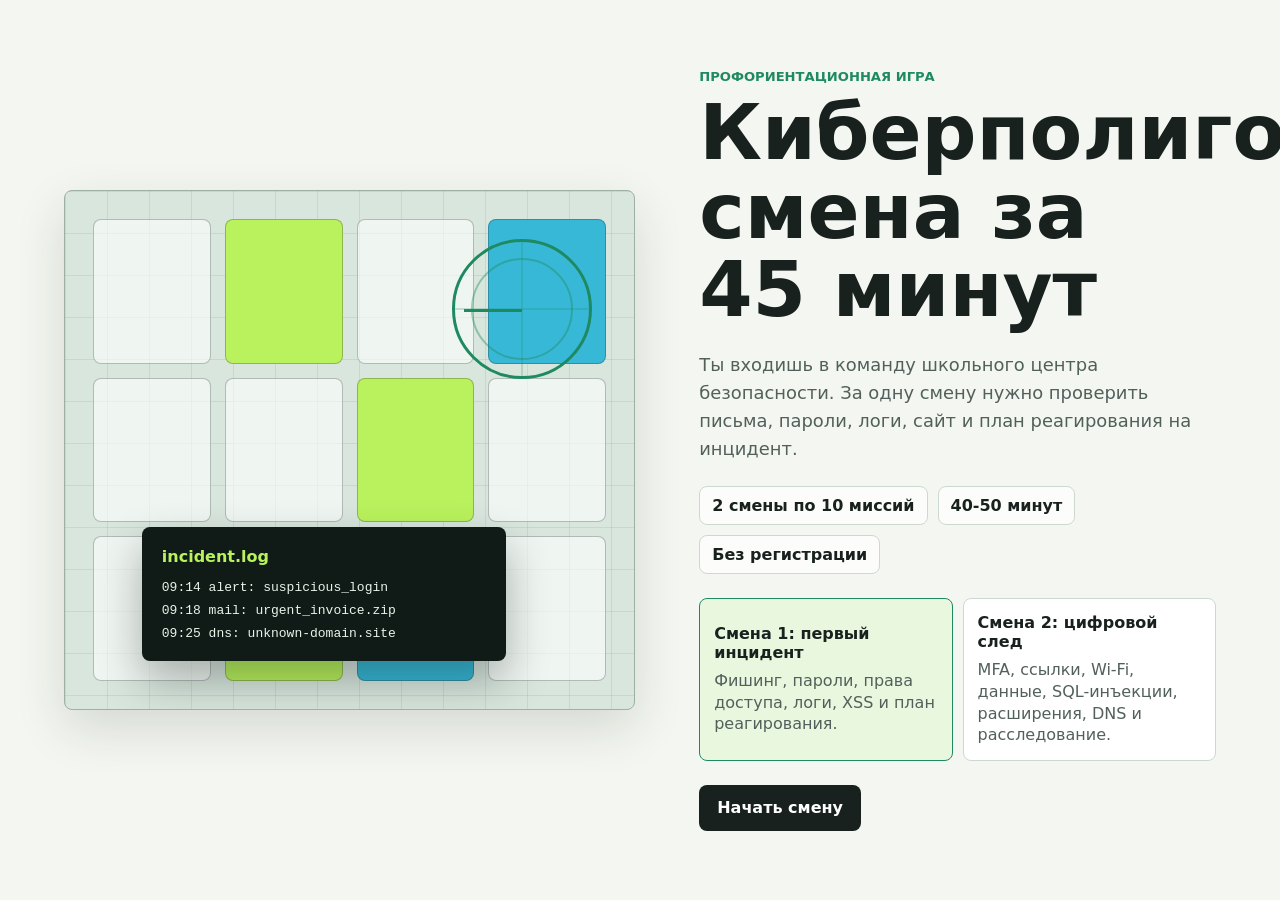
==== index.html @ a1afeeab "Add cybersecurity career game" ====
<!doctype html>
<html lang="ru">
  <head>
    <meta charset="utf-8">
    <meta name="viewport" content="width=device-width, initial-scale=1">
    <title>Киберполигон: смена за 45 минут</title>
    <meta
      name="description"
      content="Профориентационная игра по кибербезопасности для школьников: два комплекта по 10 миссий, 40-50 минут, без регистрации."
    >
    <link rel="stylesheet" href="styles.css">
  </head>
  <body>
    <main class="app">
      <section class="intro-screen" id="introScreen">
        <div class="intro-art" aria-hidden="true">
          <div class="screen-grid">
            <span></span><span></span><span></span><span></span>
            <span></span><span></span><span></span><span></span>
            <span></span><span></span><span></span><span></span>
          </div>
          <div class="terminal-card">
            <p>incident.log</p>
            <code>09:14 alert: suspicious_login</code>
            <code>09:18 mail: urgent_invoice.zip</code>
            <code>09:25 dns: unknown-domain.site</code>
          </div>
          <div class="radar">
            <i></i>
          </div>
        </div>
        <div class="intro-copy">
          <p class="eyebrow">Профориентационная игра</p>
          <h1>Киберполигон: смена за 45 минут</h1>
          <p class="lead">
            Ты входишь в команду школьного центра безопасности. За одну смену нужно проверить письма,
            пароли, логи, сайт и план реагирования на инцидент.
          </p>
          <div class="intro-facts">
            <span>2 смены по 10 миссий</span>
            <span>40-50 минут</span>
            <span>Без регистрации</span>
          </div>
          <div class="pack-selector" id="packSelector" aria-label="Выбор смены"></div>
          <button class="primary-button" id="startGame">Начать смену</button>
          <button class="text-button" id="resumeGame">Продолжить</button>
        </div>
      </section>

      <section class="game-shell hidden" id="gameShell" aria-live="polite">
        <header class="topbar">
          <div>
            <p class="eyebrow">Киберполигон</p>
            <h2 id="missionTitle">Миссия</h2>
          </div>
          <div class="status-strip" aria-label="Статус игры">
            <span id="timer">45:00</span>
            <span id="score">0 баллов</span>
            <span id="progressText">1 / 10</span>
          </div>
        </header>

        <div class="progress-track" aria-hidden="true">
          <div id="progressBar"></div>
        </div>

        <section class="workbench">
          <aside class="mission-map" id="missionMap" aria-label="Список миссий"></aside>

          <article class="mission-panel">
            <div class="mission-meta">
              <span id="missionRole"></span>
              <span id="missionDifficulty"></span>
              <span id="missionTime"></span>
            </div>
            <p id="missionStory" class="story"></p>
            <div id="missionTask" class="task-area"></div>
            <div class="feedback" id="feedback" role="status"></div>
            <div class="actions">
              <button class="secondary-button" id="prevMission">Назад</button>
              <button class="primary-button" id="checkAnswer">Проверить</button>
              <button class="secondary-button" id="nextMission">Дальше</button>
            </div>
          </article>
        </section>
      </section>

      <section class="result-screen hidden" id="resultScreen">
        <div class="result-art" aria-hidden="true">
          <div class="badge">
            <span id="badgeLevel">SOC</span>
          </div>
        </div>
        <div class="result-copy">
          <p class="eyebrow">Смена завершена</p>
          <h2 id="resultTitle">Твой результат</h2>
          <p id="resultText" class="lead"></p>
          <div class="result-stats">
            <span id="finalScore"></span>
            <span id="finalTime"></span>
            <span id="finalLevel"></span>
          </div>
          <div id="careerHints" class="career-hints"></div>
          <button class="primary-button" id="restartGame">Пройти заново</button>
        </div>
      </section>
    </main>

    <script src="app.js"></script>
  </body>
</html>
---- styles.css ----
:root {
  --bg: #f4f7f1;
  --ink: #18211e;
  --muted: #52605b;
  --panel: #ffffff;
  --line: #cdd9d0;
  --lime: #b9f25d;
  --green: #1f8a61;
  --red: #d94a4a;
  --yellow: #f5c84c;
  --cyan: #37b8d6;
  --violet: #8d6bd8;
  --shadow: 0 18px 50px rgba(19, 34, 28, 0.14);
}

* {
  box-sizing: border-box;
}

html,
body {
  min-height: 100%;
}

body {
  margin: 0;
  background: var(--bg);
  color: var(--ink);
  font-family: Inter, system-ui, -apple-system, BlinkMacSystemFont, "Segoe UI", sans-serif;
  letter-spacing: 0;
}

button,
input,
select {
  font: inherit;
}

button {
  border: 0;
  cursor: pointer;
}

.app {
  min-height: 100vh;
}

.hidden {
  display: none !important;
}

.intro-screen,
.result-screen {
  min-height: 100vh;
  display: grid;
  grid-template-columns: minmax(0, 1.05fr) minmax(320px, 0.95fr);
  gap: clamp(24px, 5vw, 72px);
  align-items: center;
  padding: clamp(20px, 5vw, 64px);
}

.intro-art,
.result-art {
  position: relative;
  min-height: 520px;
  overflow: hidden;
  border: 1px solid #9db0a2;
  border-radius: 8px;
  background:
    linear-gradient(90deg, rgba(24, 33, 30, 0.08) 1px, transparent 1px),
    linear-gradient(180deg, rgba(24, 33, 30, 0.08) 1px, transparent 1px),
    #d8e6de;
  background-size: 42px 42px;
  box-shadow: var(--shadow);
}

.screen-grid {
  position: absolute;
  inset: 28px;
  display: grid;
  grid-template-columns: repeat(4, 1fr);
  grid-template-rows: repeat(3, 1fr);
  gap: 14px;
}

.screen-grid span {
  border: 1px solid rgba(24, 33, 30, 0.28);
  border-radius: 8px;
  background: rgba(255, 255, 255, 0.58);
}

.screen-grid span:nth-child(2),
.screen-grid span:nth-child(7),
.screen-grid span:nth-child(10) {
  background: var(--lime);
}

.screen-grid span:nth-child(4),
.screen-grid span:nth-child(11) {
  background: var(--cyan);
}

.terminal-card {
  position: absolute;
  left: clamp(24px, 6vw, 84px);
  right: clamp(24px, 10vw, 150px);
  bottom: 48px;
  padding: 20px;
  border-radius: 8px;
  background: #101a17;
  color: #e7f5ea;
  box-shadow: 0 20px 44px rgba(7, 16, 12, 0.3);
}

.terminal-card p {
  margin: 0 0 14px;
  color: var(--lime);
  font-weight: 800;
}

.terminal-card code {
  display: block;
  margin-top: 8px;
  white-space: normal;
}

.radar {
  position: absolute;
  top: 48px;
  right: 42px;
  width: 140px;
  aspect-ratio: 1;
  border: 3px solid #1f8a61;
  border-radius: 50%;
  background:
    linear-gradient(90deg, transparent 49%, rgba(31, 138, 97, 0.35) 50%, transparent 51%),
    linear-gradient(0deg, transparent 49%, rgba(31, 138, 97, 0.35) 50%, transparent 51%);
}

.radar i {
  position: absolute;
  inset: 16px;
  border: 2px solid rgba(31, 138, 97, 0.42);
  border-radius: 50%;
}

.radar::after {
  content: "";
  position: absolute;
  inset: 50% 50% auto auto;
  width: 58px;
  height: 3px;
  transform-origin: left center;
  background: var(--green);
  animation: scan 4s linear infinite;
}

@keyframes scan {
  to {
    transform: rotate(360deg);
  }
}

.intro-copy,
.result-copy {
  max-width: 650px;
}

.eyebrow {
  margin: 0 0 10px;
  color: var(--green);
  font-size: 0.82rem;
  font-weight: 900;
  text-transform: uppercase;
}

h1,
h2 {
  margin: 0;
  color: var(--ink);
  line-height: 1.02;
}

h1 {
  font-size: clamp(2.6rem, 6vw, 5.4rem);
}

h2 {
  font-size: clamp(1.8rem, 4vw, 3.2rem);
}

.lead,
.story {
  color: var(--muted);
  line-height: 1.55;
}

.lead {
  margin: 22px 0;
  font-size: 1.12rem;
}

.intro-facts,
.result-stats,
.mission-meta {
  display: flex;
  flex-wrap: wrap;
  gap: 10px;
  margin: 24px 0;
}

.intro-facts span,
.result-stats span,
.mission-meta span,
.status-strip span {
  border: 1px solid var(--line);
  border-radius: 8px;
  padding: 9px 12px;
  background: rgba(255, 255, 255, 0.72);
  font-weight: 800;
}

.pack-selector {
  display: grid;
  grid-template-columns: repeat(2, minmax(0, 1fr));
  gap: 10px;
  margin: 24px 0;
}

.pack-option {
  min-height: 112px;
  border: 1px solid var(--line);
  border-radius: 8px;
  padding: 14px;
  background: #fff;
  color: var(--ink);
  text-align: left;
}

.pack-option strong,
.pack-option span {
  display: block;
}

.pack-option strong {
  margin-bottom: 8px;
}

.pack-option span {
  color: var(--muted);
  line-height: 1.35;
}

.pack-option.active {
  border-color: var(--green);
  background: #e9f7df;
}

.primary-button,
.secondary-button,
.text-button {
  min-height: 46px;
  border-radius: 8px;
  padding: 0 18px;
  font-weight: 900;
}

.primary-button {
  background: var(--ink);
  color: #fff;
}

.secondary-button {
  border: 1px solid var(--line);
  background: #fff;
  color: var(--ink);
}

.text-button {
  margin-left: 8px;
  background: transparent;
  color: var(--green);
}

.game-shell {
  min-height: 100vh;
  padding: clamp(14px, 3vw, 30px);
}

.topbar {
  display: flex;
  gap: 20px;
  align-items: flex-end;
  justify-content: space-between;
}

.status-strip {
  display: flex;
  flex-wrap: wrap;
  justify-content: flex-end;
  gap: 10px;
}

.progress-track {
  height: 10px;
  margin: 20px 0;
  border-radius: 8px;
  background: #d4dfd7;
  overflow: hidden;
}

.progress-track div {
  width: 0;
  height: 100%;
  background: linear-gradient(90deg, var(--green), var(--cyan), var(--yellow));
  transition: width 0.35s ease;
}

.workbench {
  display: grid;
  grid-template-columns: 270px minmax(0, 1fr);
  gap: 20px;
}

.mission-map {
  display: grid;
  gap: 10px;
  align-content: start;
}

.mission-tab {
  width: 100%;
  min-height: 58px;
  border: 1px solid var(--line);
  border-radius: 8px;
  padding: 10px;
  background: #fff;
  color: var(--ink);
  text-align: left;
}

.mission-tab strong,
.mission-tab span {
  display: block;
}

.mission-tab span {
  margin-top: 4px;
  color: var(--muted);
  font-size: 0.86rem;
}

.mission-tab.active {
  border-color: var(--green);
  background: #e9f7df;
}

.mission-tab.done {
  border-color: #92cf7d;
}

.mission-panel {
  min-height: 660px;
  border: 1px solid var(--line);
  border-radius: 8px;
  padding: clamp(18px, 3vw, 34px);
  background: var(--panel);
  box-shadow: var(--shadow);
}

.task-area {
  display: grid;
  gap: 14px;
  margin-top: 22px;
}

.choice {
  display: grid;
  grid-template-columns: 26px minmax(0, 1fr);
  gap: 10px;
  align-items: start;
  border: 1px solid var(--line);
  border-radius: 8px;
  padding: 14px;
  background: #f9fbf8;
}

.choice input {
  width: 20px;
  height: 20px;
  margin: 2px 0 0;
  accent-color: var(--green);
}

.artifact {
  border: 1px solid #aebcb2;
  border-radius: 8px;
  padding: 16px;
  background: #eef4ef;
  line-height: 1.5;
}

.artifact code,
.log-line {
  display: block;
  overflow-wrap: anywhere;
  font-family: "SFMono-Regular", Consolas, monospace;
}

.log-list {
  display: grid;
  gap: 8px;
}

.input-row {
  display: grid;
  gap: 8px;
}

.input-row label {
  font-weight: 800;
}

.input-row input,
.input-row select {
  min-height: 44px;
  width: 100%;
  border: 1px solid var(--line);
  border-radius: 8px;
  padding: 0 12px;
  background: #fff;
  color: var(--ink);
}

.puzzle-grid {
  display: grid;
  grid-template-columns: repeat(2, minmax(0, 1fr));
  gap: 12px;
}

.mini-card {
  border: 1px solid var(--line);
  border-radius: 8px;
  padding: 14px;
  background: #fbfcfa;
}

.mini-card strong {
  display: block;
  margin-bottom: 8px;
}

.feedback {
  min-height: 58px;
  margin-top: 18px;
  border-radius: 8px;
  padding: 14px;
  background: #eef4ef;
  color: var(--muted);
}

.feedback.good {
  background: #e7f8d5;
  color: #1f5d35;
}

.feedback.bad {
  background: #ffe9e6;
  color: #8e2525;
}

.actions {
  display: flex;
  flex-wrap: wrap;
  gap: 10px;
  margin-top: 18px;
}

.result-art {
  display: grid;
  place-items: center;
  min-height: 460px;
}

.badge {
  display: grid;
  place-items: center;
  width: min(58vw, 340px);
  aspect-ratio: 1;
  border: 10px solid var(--ink);
  border-radius: 50%;
  background:
    radial-gradient(circle at center, var(--lime) 0 35%, transparent 36%),
    conic-gradient(var(--cyan), var(--yellow), var(--green), var(--violet), var(--cyan));
  box-shadow: var(--shadow);
}

.badge span {
  padding: 12px 18px;
  border-radius: 8px;
  background: var(--ink);
  color: #fff;
  font-size: clamp(2.5rem, 7vw, 5rem);
  font-weight: 1000;
}

.career-hints {
  display: grid;
  gap: 10px;
  margin: 24px 0;
}

.career-hints p {
  margin: 0;
  border-left: 5px solid var(--green);
  padding: 12px 14px;
  background: #fff;
  border-radius: 0 8px 8px 0;
}

@media (max-width: 900px) {
  .intro-screen,
  .result-screen,
  .workbench {
    grid-template-columns: 1fr;
  }

  .intro-art,
  .result-art {
    min-height: 360px;
  }

  .topbar {
    align-items: stretch;
    flex-direction: column;
  }

  .status-strip {
    justify-content: flex-start;
  }

  .mission-map {
    grid-template-columns: repeat(2, minmax(0, 1fr));
  }
}

@media (max-width: 560px) {
  .intro-screen,
  .result-screen {
    padding: 16px;
  }

  .intro-art {
    min-height: 300px;
  }

  .terminal-card {
    left: 16px;
    right: 16px;
    bottom: 20px;
  }

  .radar {
    width: 92px;
    top: 22px;
    right: 18px;
  }

  .mission-map,
  .puzzle-grid,
  .pack-selector {
    grid-template-columns: 1fr;
  }

  .mission-panel {
    min-height: 0;
    padding: 16px;
  }

  .primary-button,
  .secondary-button,
  .text-button {
    width: 100%;
    margin-left: 0;
  }
}
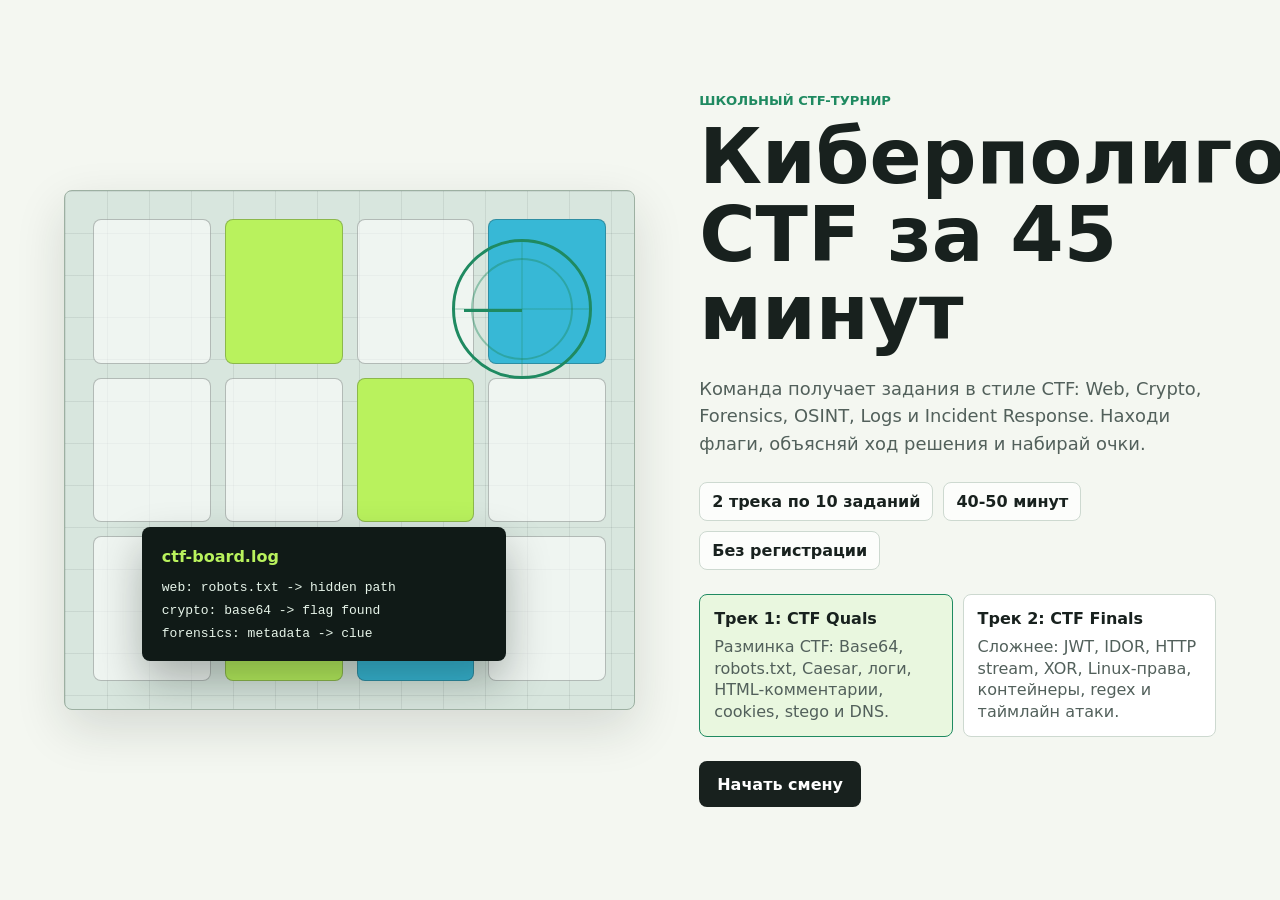
==== commit b0afe906: "Update missions to CTF tournament format" ====
--- a/index.html
+++ b/index.html
@@ -6,9 +6,9 @@
     <title>Киберполигон: смена за 45 минут</title>
     <meta
       name="description"
-      content="Профориентационная игра по кибербезопасности для школьников: два комплекта по 10 миссий, 40-50 минут, без регистрации."
+      content="CTF-турнир по кибербезопасности для школьников: два комплекта по 10 заданий, 40-50 минут, без регистрации."
     >
-    <link rel="stylesheet" href="styles.css">
+    <link rel="stylesheet" href="styles.css?v=ctf1">
   </head>
   <body>
     <main class="app">
@@ -20,24 +20,24 @@
             <span></span><span></span><span></span><span></span>
           </div>
           <div class="terminal-card">
-            <p>incident.log</p>
-            <code>09:14 alert: suspicious_login</code>
-            <code>09:18 mail: urgent_invoice.zip</code>
-            <code>09:25 dns: unknown-domain.site</code>
+            <p>ctf-board.log</p>
+            <code>web: robots.txt -> hidden path</code>
+            <code>crypto: base64 -> flag found</code>
+            <code>forensics: metadata -> clue</code>
           </div>
           <div class="radar">
             <i></i>
           </div>
         </div>
         <div class="intro-copy">
-          <p class="eyebrow">Профориентационная игра</p>
-          <h1>Киберполигон: смена за 45 минут</h1>
+          <p class="eyebrow">Школьный CTF-турнир</p>
+          <h1>Киберполигон: CTF за 45 минут</h1>
           <p class="lead">
-            Ты входишь в команду школьного центра безопасности. За одну смену нужно проверить письма,
-            пароли, логи, сайт и план реагирования на инцидент.
+            Команда получает задания в стиле CTF: Web, Crypto, Forensics, OSINT, Logs и Incident Response.
+            Находи флаги, объясняй ход решения и набирай очки.
           </p>
           <div class="intro-facts">
-            <span>2 смены по 10 миссий</span>
+            <span>2 трека по 10 заданий</span>
             <span>40-50 минут</span>
             <span>Без регистрации</span>
           </div>
@@ -106,6 +106,7 @@
       </section>
     </main>
 
-    <script src="app.js"></script>
+    <script src="ctf-missions.js?v=ctf1"></script>
+    <script src="app.js?v=ctf1"></script>
   </body>
 </html>
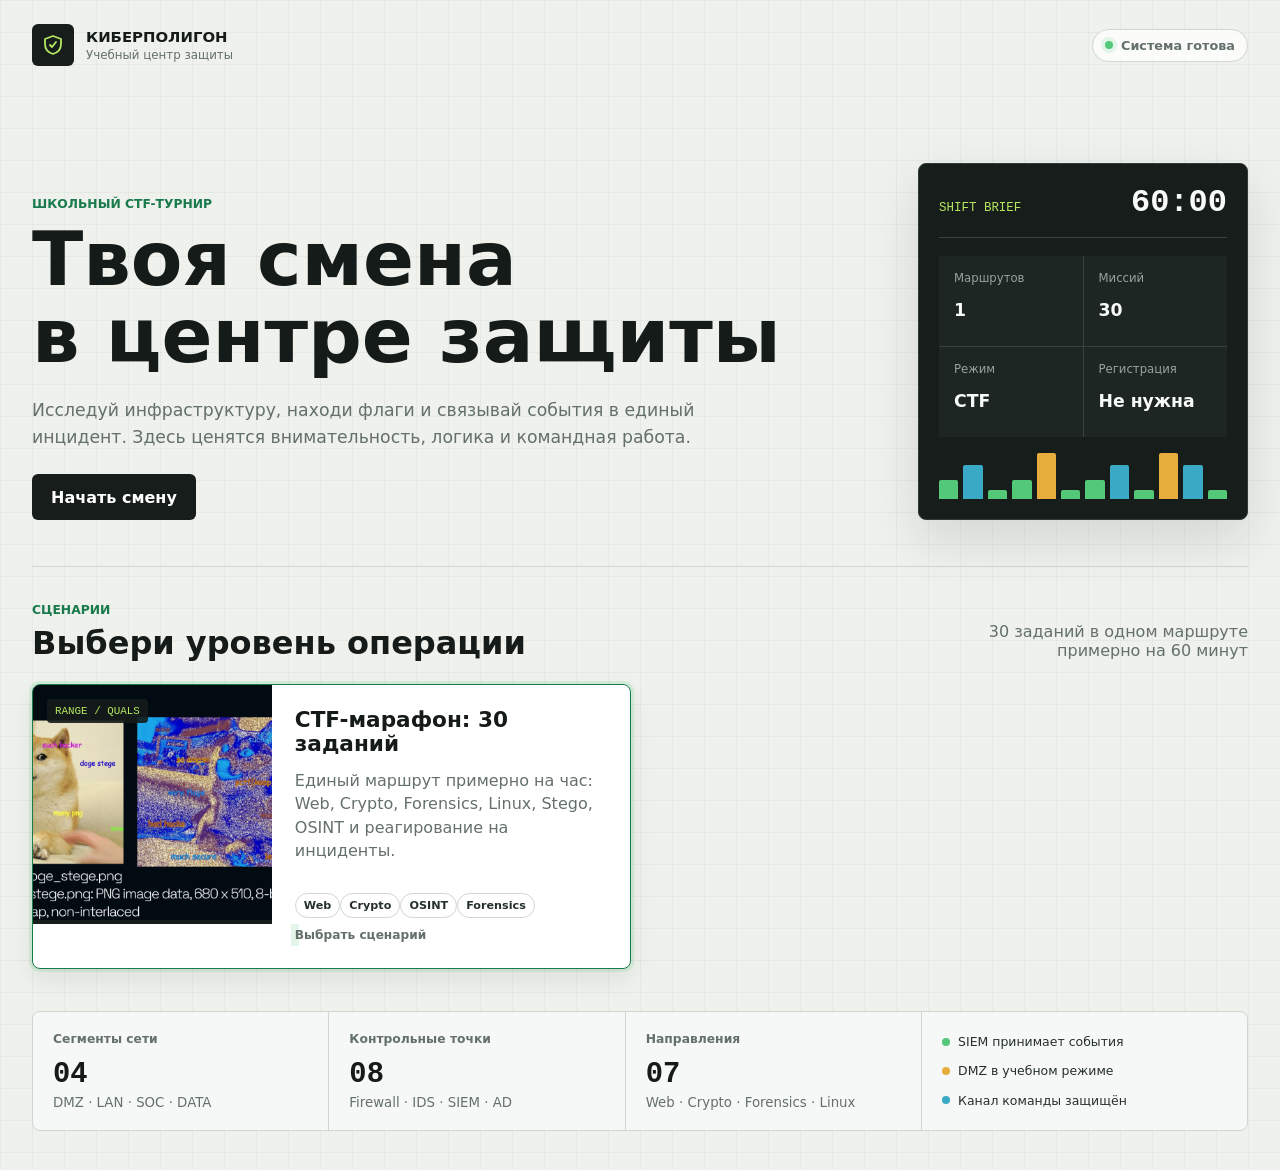
==== commit 9bc1be6c: "Расширить киберполигон до 30 заданий" ====
--- a/index.html
+++ b/index.html
@@ -3,69 +3,160 @@
   <head>
     <meta charset="utf-8">
     <meta name="viewport" content="width=device-width, initial-scale=1">
-    <title>Киберполигон: смена за 45 минут</title>
+    <meta name="theme-color" content="#171d1b">
+    <link rel="icon" href="favicon.svg" type="image/svg+xml">
+    <title>Киберполигон: 30 заданий за час</title>
     <meta
       name="description"
-      content="CTF-турнир по кибербезопасности для школьников: два комплекта по 10 заданий, 40-50 минут, без регистрации."
+      content="CTF-турнир по кибербезопасности для школьников: 30 заданий примерно на час, без регистрации."
     >
-    <link rel="stylesheet" href="styles.css?v=ctf1">
+    <link rel="stylesheet" href="styles.css?v=soc3">
   </head>
   <body>
+    <svg class="svg-sprite" aria-hidden="true">
+      <symbol id="icon-shield" viewBox="0 0 24 24">
+        <path d="M12 3 20 6v5c0 5.2-3.2 8.6-8 10-4.8-1.4-8-4.8-8-10V6l8-3Z"></path>
+        <path d="m9 12 2 2 4-5"></path>
+      </symbol>
+      <symbol id="icon-target" viewBox="0 0 24 24">
+        <circle cx="12" cy="12" r="7"></circle>
+        <circle cx="12" cy="12" r="2.5"></circle>
+        <path d="M12 2v3M12 19v3M2 12h3M19 12h3"></path>
+      </symbol>
+      <symbol id="icon-firewall" viewBox="0 0 24 24">
+        <path d="M4 5h16v14H4zM4 10h16M4 15h16M9 5v5M15 5v5M7 10v5M17 10v5M11 15v4"></path>
+      </symbol>
+      <symbol id="icon-server" viewBox="0 0 24 24">
+        <rect x="4" y="3" width="16" height="7" rx="1"></rect>
+        <rect x="4" y="14" width="16" height="7" rx="1"></rect>
+        <path d="M8 7h.01M8 18h.01M12 7h5M12 18h5"></path>
+      </symbol>
+      <symbol id="icon-database" viewBox="0 0 24 24">
+        <ellipse cx="12" cy="5" rx="7" ry="3"></ellipse>
+        <path d="M5 5v6c0 1.7 3.1 3 7 3s7-1.3 7-3V5M5 11v6c0 1.7 3.1 3 7 3s7-1.3 7-3v-6"></path>
+      </symbol>
+      <symbol id="icon-monitor" viewBox="0 0 24 24">
+        <rect x="3" y="4" width="18" height="13" rx="1.5"></rect>
+        <path d="M8 21h8M12 17v4M7 9l3 2-3 2M12 13h4"></path>
+      </symbol>
+      <symbol id="icon-directory" viewBox="0 0 24 24">
+        <circle cx="12" cy="6" r="3"></circle>
+        <circle cx="6" cy="18" r="2"></circle>
+        <circle cx="18" cy="18" r="2"></circle>
+        <path d="M12 9v4M6 16v-3h12v3"></path>
+      </symbol>
+      <symbol id="icon-pulse" viewBox="0 0 24 24">
+        <path d="M3 12h4l2-5 4 10 2-5h6"></path>
+      </symbol>
+      <symbol id="icon-clock" viewBox="0 0 24 24">
+        <circle cx="12" cy="12" r="9"></circle>
+        <path d="M12 7v6l4 2"></path>
+      </symbol>
+      <symbol id="icon-score" viewBox="0 0 24 24">
+        <path d="M7 4h10v5a5 5 0 0 1-10 0V4ZM9 20h6M12 14v6M7 6H4v2a4 4 0 0 0 4 4M17 6h3v2a4 4 0 0 1-4 4"></path>
+      </symbol>
+    </svg>
+
     <main class="app">
       <section class="intro-screen" id="introScreen">
-        <div class="intro-art" aria-hidden="true">
-          <div class="screen-grid">
-            <span></span><span></span><span></span><span></span>
-            <span></span><span></span><span></span><span></span>
-            <span></span><span></span><span></span><span></span>
-          </div>
-          <div class="terminal-card">
-            <p>ctf-board.log</p>
-            <code>web: robots.txt -> hidden path</code>
-            <code>crypto: base64 -> flag found</code>
-            <code>forensics: metadata -> clue</code>
-          </div>
-          <div class="radar">
-            <i></i>
-          </div>
-        </div>
-        <div class="intro-copy">
-          <p class="eyebrow">Школьный CTF-турнир</p>
-          <h1>Киберполигон: CTF за 45 минут</h1>
-          <p class="lead">
-            Команда получает задания в стиле CTF: Web, Crypto, Forensics, OSINT, Logs и Incident Response.
-            Находи флаги, объясняй ход решения и набирай очки.
-          </p>
-          <div class="intro-facts">
-            <span>2 трека по 10 заданий</span>
-            <span>40-50 минут</span>
-            <span>Без регистрации</span>
+        <header class="site-header">
+          <a class="brand" href="#" aria-label="Киберполигон">
+            <span class="brand-mark"><svg><use href="#icon-shield"></use></svg></span>
+            <span><strong>КИБЕРПОЛИГОН</strong><small>Учебный центр защиты</small></span>
+          </a>
+          <div class="connection-state"><i></i> Система готова</div>
+        </header>
+
+        <section class="intro-briefing">
+          <div class="intro-copy">
+            <p class="eyebrow">Школьный CTF-турнир</p>
+            <h1>Твоя смена<br>в центре защиты</h1>
+            <p class="lead">
+              Исследуй инфраструктуру, находи флаги и связывай события в единый инцидент.
+              Здесь ценятся внимательность, логика и командная работа.
+            </p>
+            <div class="intro-actions">
+              <button class="primary-button" id="startGame">Начать смену</button>
+              <button class="text-button" id="resumeGame">Продолжить</button>
+            </div>
+          </div>
+
+          <div class="briefing-board" aria-label="Параметры смены">
+            <div class="briefing-heading">
+              <span>SHIFT BRIEF</span>
+              <strong>60:00</strong>
+            </div>
+            <div class="briefing-grid">
+              <div><small>Маршрутов</small><strong>1</strong></div>
+              <div><small>Миссий</small><strong>30</strong></div>
+              <div><small>Режим</small><strong>CTF</strong></div>
+              <div><small>Регистрация</small><strong>Не нужна</strong></div>
+            </div>
+            <div class="signal-line" aria-hidden="true">
+              <span></span><span></span><span></span><span></span><span></span><span></span>
+              <span></span><span></span><span></span><span></span><span></span><span></span>
+            </div>
+          </div>
+        </section>
+
+        <section class="scenario-section" aria-labelledby="scenarioHeading">
+          <div class="section-heading">
+            <div>
+              <p class="eyebrow">Сценарии</p>
+              <h2 id="scenarioHeading">Выбери уровень операции</h2>
+            </div>
+            <p>30 заданий в одном маршруте примерно на 60 минут</p>
           </div>
           <div class="pack-selector" id="packSelector" aria-label="Выбор смены"></div>
-          <button class="primary-button" id="startGame">Начать смену</button>
-          <button class="text-button" id="resumeGame">Продолжить</button>
-        </div>
+        </section>
+
+        <section class="intro-telemetry" aria-label="Обзор учебной инфраструктуры">
+          <div class="intro-stat"><span>Сегменты сети</span><strong>04</strong><small>DMZ · LAN · SOC · DATA</small></div>
+          <div class="intro-stat"><span>Контрольные точки</span><strong>08</strong><small>Firewall · IDS · SIEM · AD</small></div>
+          <div class="intro-stat"><span>Направления</span><strong>07</strong><small>Web · Crypto · Forensics · Linux</small></div>
+          <div class="intro-feed">
+            <span><i class="status-dot status-success"></i> SIEM принимает события</span>
+            <span><i class="status-dot status-warning"></i> DMZ в учебном режиме</span>
+            <span><i class="status-dot status-normal"></i> Канал команды защищён</span>
+          </div>
+        </section>
       </section>
 
       <section class="game-shell hidden" id="gameShell" aria-live="polite">
         <header class="topbar">
-          <div>
-            <p class="eyebrow">Киберполигон</p>
-            <h2 id="missionTitle">Миссия</h2>
+          <div class="topbar-brand">
+            <span class="brand-mark"><svg><use href="#icon-shield"></use></svg></span>
+            <div>
+              <p class="eyebrow">Активная миссия</p>
+              <h2 id="missionTitle">Миссия</h2>
+            </div>
           </div>
           <div class="status-strip" aria-label="Статус игры">
-            <span id="timer">45:00</span>
-            <span id="score">0 баллов</span>
-            <span id="progressText">1 / 10</span>
+            <span><svg><use href="#icon-clock"></use></svg><b id="timer">60:00</b></span>
+            <span><svg><use href="#icon-score"></use></svg><b id="score">0 баллов</b></span>
+            <span class="compact-progress"><b id="progressText">1 / 10</b><small>миссия</small></span>
+            <div class="progress-donut" id="progressDonut"><strong id="completionPercent">0%</strong></div>
           </div>
         </header>
 
-        <div class="progress-track" aria-hidden="true">
-          <div id="progressBar"></div>
-        </div>
+        <section class="telemetry-strip" aria-label="Учебная телеметрия">
+          <div class="telemetry-title"><i></i><span>Учебная телеметрия</span></div>
+          <div><small>События</small><strong id="eventsMetric">28</strong><span class="metric-trend">в потоке</span></div>
+          <div><small>Обнаружения</small><strong id="detectionsMetric">0</strong><span class="metric-trend success">подтверждено</span></div>
+          <div><small>Открытые риски</small><strong id="incidentsMetric">0</strong><span class="metric-trend warning">требуют анализа</span></div>
+          <div><small>Уровень риска</small><strong id="riskMetric">LOW</strong><span class="metric-trend" id="riskCaption">контролируется</span></div>
+        </section>
+
+        <div class="progress-track" aria-hidden="true"><div id="progressBar"></div></div>
 
         <section class="workbench">
-          <aside class="mission-map" id="missionMap" aria-label="Список миссий"></aside>
+          <aside class="mission-navigation" aria-label="Навигация по миссиям">
+            <div class="panel-heading">
+              <span>Очередь миссий</span>
+              <small id="queueStatus">0 выполнено</small>
+            </div>
+            <div class="mission-map" id="missionMap"></div>
+          </aside>
 
           <article class="mission-panel">
             <div class="mission-meta">
@@ -82,31 +173,131 @@
               <button class="secondary-button" id="nextMission">Дальше</button>
             </div>
           </article>
+
+          <aside class="ops-rail" aria-label="Оперативная обстановка">
+            <section class="ops-panel network-panel">
+              <div class="panel-heading">
+                <span>Карта инфраструктуры</span>
+                <small>Нажми на узел</small>
+              </div>
+              <svg class="network-map" id="networkMap" viewBox="0 0 680 360" role="img" aria-label="Схема учебной сети">
+                <g class="network-links" aria-hidden="true">
+                  <path data-link="attacker-firewall" d="M78 171H144"></path>
+                  <path data-link="firewall-web" d="M240 171C260 171 254 96 286 96"></path>
+                  <path data-link="firewall-ad" d="M240 171C260 171 254 250 286 250"></path>
+                  <path data-link="web-db" d="M382 96H418"></path>
+                  <path data-link="web-ids" d="M366 122 430 226"></path>
+                  <path data-link="ad-ids" d="M382 250H418"></path>
+                  <path data-link="db-siem" d="M514 96C548 96 532 171 554 171"></path>
+                  <path data-link="ids-siem" d="M514 250C548 250 532 171 554 171"></path>
+                  <path data-link="siem-soc" d="M602 197v52"></path>
+                </g>
+                <g class="network-node status-warning" data-node="attacker" tabindex="0" role="button" aria-label="Атакующая машина, предупреждение" transform="translate(18 145)">
+                  <rect width="96" height="52" rx="6"></rect><use href="#icon-target" x="12" y="14" width="24" height="24"></use><text x="46" y="24">ATTACK</text><text x="46" y="38">EXTERNAL</text>
+                </g>
+                <g class="network-node status-success" data-node="firewall" tabindex="0" role="button" aria-label="Firewall, норма" transform="translate(144 145)">
+                  <rect width="96" height="52" rx="6"></rect><use href="#icon-firewall" x="12" y="14" width="24" height="24"></use><text x="46" y="31">FIREWALL</text>
+                </g>
+                <g class="network-node status-normal" data-node="web" tabindex="0" role="button" aria-label="Web сервер" transform="translate(286 70)">
+                  <rect width="96" height="52" rx="6"></rect><use href="#icon-server" x="12" y="14" width="24" height="24"></use><text x="46" y="24">WEB-01</text><text x="46" y="38">DMZ</text>
+                </g>
+                <g class="network-node status-normal" data-node="ad" tabindex="0" role="button" aria-label="Active Directory" transform="translate(286 224)">
+                  <rect width="96" height="52" rx="6"></rect><use href="#icon-directory" x="12" y="14" width="24" height="24"></use><text x="46" y="24">AD-01</text><text x="46" y="38">LAN</text>
+                </g>
+                <g class="network-node status-normal" data-node="database" tabindex="0" role="button" aria-label="База данных" transform="translate(418 70)">
+                  <rect width="96" height="52" rx="6"></rect><use href="#icon-database" x="12" y="14" width="24" height="24"></use><text x="46" y="24">DB-01</text><text x="46" y="38">DATA</text>
+                </g>
+                <g class="network-node status-normal" data-node="ids" tabindex="0" role="button" aria-label="IDS IPS" transform="translate(418 224)">
+                  <rect width="96" height="52" rx="6"></rect><use href="#icon-pulse" x="12" y="14" width="24" height="24"></use><text x="46" y="24">IDS/IPS</text><text x="46" y="38">SENSOR</text>
+                </g>
+                <g class="network-node status-success" data-node="siem" tabindex="0" role="button" aria-label="SIEM" transform="translate(554 145)">
+                  <rect width="96" height="52" rx="6"></rect><use href="#icon-shield" x="12" y="14" width="24" height="24"></use><text x="46" y="24">SIEM</text><text x="46" y="38">CORE</text>
+                </g>
+                <g class="network-node status-normal" data-node="soc" tabindex="0" role="button" aria-label="Рабочая станция аналитика" transform="translate(554 250)">
+                  <rect width="96" height="52" rx="6"></rect><use href="#icon-monitor" x="12" y="14" width="24" height="24"></use><text x="46" y="24">SOC-07</text><text x="46" y="38">ANALYST</text>
+                </g>
+              </svg>
+              <div class="node-detail" id="nodeDetail">
+                <span class="status-dot status-normal"></span>
+                <div><strong>WEB-01 · DMZ</strong><p>Веб-сервис учебного полигона. Выбери узел, чтобы увидеть его роль.</p></div>
+              </div>
+              <div class="status-legend" aria-label="Легенда статусов">
+                <span><i class="status-dot status-normal"></i> normal</span>
+                <span><i class="status-dot status-warning"></i> warning</span>
+                <span><i class="status-dot status-critical"></i> critical</span>
+                <span><i class="status-dot status-success"></i> success</span>
+                <span><i class="status-dot status-offline"></i> offline</span>
+              </div>
+            </section>
+
+            <section class="ops-panel">
+              <div class="panel-heading"><span>Kill chain</span><small id="chainStatus">Этап 1 из 6</small></div>
+              <ol class="kill-chain" id="killChain">
+                <li data-phase="0"><span>01</span><strong>Разведка</strong></li>
+                <li data-phase="1"><span>02</span><strong>Доставка</strong></li>
+                <li data-phase="2"><span>03</span><strong>Эксплуатация</strong></li>
+                <li data-phase="3"><span>04</span><strong>Доступ</strong></li>
+                <li data-phase="4"><span>05</span><strong>Обнаружение</strong></li>
+                <li data-phase="5"><span>06</span><strong>Сдерживание</strong></li>
+              </ol>
+            </section>
+
+            <section class="ops-panel risk-panel">
+              <div class="panel-heading"><span>Активность по сегментам</span><small>Учебная модель</small></div>
+              <div class="heatmap-wrap">
+                <div class="heatmap-labels"><span>DMZ</span><span>LAN</span><span>DATA</span><span>SOC</span></div>
+                <div class="heatmap" id="heatmapGrid" aria-label="Карта активности по сегментам"></div>
+              </div>
+              <div class="heatmap-scale"><span>низкая</span><i></i><i></i><i></i><i></i><span>высокая</span></div>
+            </section>
+
+            <section class="ops-panel timeline-panel">
+              <div class="panel-heading"><span>Лента операции</span><small>Последние события</small></div>
+              <ol class="event-timeline" id="eventTimeline"></ol>
+            </section>
+          </aside>
         </section>
       </section>
 
       <section class="result-screen hidden" id="resultScreen">
-        <div class="result-art" aria-hidden="true">
-          <div class="badge">
-            <span id="badgeLevel">SOC</span>
-          </div>
-        </div>
-        <div class="result-copy">
-          <p class="eyebrow">Смена завершена</p>
-          <h2 id="resultTitle">Твой результат</h2>
-          <p id="resultText" class="lead"></p>
-          <div class="result-stats">
-            <span id="finalScore"></span>
-            <span id="finalTime"></span>
-            <span id="finalLevel"></span>
-          </div>
-          <div id="careerHints" class="career-hints"></div>
-          <button class="primary-button" id="restartGame">Пройти заново</button>
+        <header class="site-header">
+          <div class="brand">
+            <span class="brand-mark"><svg><use href="#icon-shield"></use></svg></span>
+            <span><strong>КИБЕРПОЛИГОН</strong><small>Отчёт смены</small></span>
+          </div>
+          <div class="connection-state"><i></i> Смена закрыта</div>
+        </header>
+
+        <div class="result-layout">
+          <div class="result-art" aria-hidden="true">
+            <div class="result-rings">
+              <div class="result-ring" id="resultRing"><span id="badgeLevel">SOC</span><small id="resultPercent">0%</small></div>
+              <div class="orbit-label orbit-score">баллы</div>
+              <div class="orbit-label orbit-time">время</div>
+              <div class="orbit-label orbit-level">уровень</div>
+            </div>
+          </div>
+          <div class="result-copy">
+            <p class="eyebrow">Смена завершена</p>
+            <h2 id="resultTitle">Твой результат</h2>
+            <p id="resultText" class="lead"></p>
+            <div class="result-stats">
+              <span id="finalScore"></span>
+              <span id="finalTime"></span>
+              <span id="finalLevel"></span>
+            </div>
+            <section class="skill-breakdown" aria-labelledby="skillHeading">
+              <div class="panel-heading"><span id="skillHeading">Профиль навыков</span><small>по выполненным миссиям</small></div>
+              <div id="skillChart" class="skill-chart"></div>
+            </section>
+            <div id="careerHints" class="career-hints"></div>
+            <button class="primary-button" id="restartGame">Пройти заново</button>
+          </div>
         </div>
       </section>
     </main>
 
-    <script src="ctf-missions.js?v=ctf1"></script>
-    <script src="app.js?v=ctf1"></script>
+    <script src="ctf-missions.js?v=ctf2"></script>
+    <script src="app.js?v=soc4"></script>
   </body>
 </html>
--- a/styles.css
+++ b/styles.css
@@ -1,30 +1,42 @@
 :root {
-  --bg: #f4f7f1;
-  --ink: #18211e;
-  --muted: #52605b;
+  --bg: #eef1ec;
+  --bg-strong: #dde4dd;
+  --ink: #151b19;
+  --ink-soft: #25302c;
+  --muted: #64706b;
   --panel: #ffffff;
-  --line: #cdd9d0;
-  --lime: #b9f25d;
-  --green: #1f8a61;
-  --red: #d94a4a;
-  --yellow: #f5c84c;
-  --cyan: #37b8d6;
-  --violet: #8d6bd8;
-  --shadow: 0 18px 50px rgba(19, 34, 28, 0.14);
+  --line: #cfd7d1;
+  --line-strong: #a8b5ad;
+  --charcoal: #171d1b;
+  --charcoal-2: #222b27;
+  --green: #52c878;
+  --green-dark: #197a4c;
+  --lime: #b7e85f;
+  --cyan: #39a9c6;
+  --amber: #e7ad3c;
+  --coral: #e76555;
+  --offline: #7a8580;
+  --shadow: 0 20px 50px rgba(21, 27, 25, 0.12);
+  --shadow-small: 0 10px 24px rgba(21, 27, 25, 0.08);
 }
 
 * {
   box-sizing: border-box;
 }
 
-html,
+html {
+  min-height: 100%;
+  scroll-behavior: smooth;
+}
+
 body {
   min-height: 100%;
-}
-
-body {
   margin: 0;
-  background: var(--bg);
+  background:
+    linear-gradient(rgba(21, 27, 25, 0.035) 1px, transparent 1px),
+    linear-gradient(90deg, rgba(21, 27, 25, 0.035) 1px, transparent 1px),
+    var(--bg);
+  background-size: 32px 32px;
   color: var(--ink);
   font-family: Inter, system-ui, -apple-system, BlinkMacSystemFont, "Segoe UI", sans-serif;
   letter-spacing: 0;
@@ -34,6 +46,7 @@
 input,
 select {
   font: inherit;
+  letter-spacing: 0;
 }
 
 button {
@@ -41,6 +54,14 @@
   cursor: pointer;
 }
 
+button:focus-visible,
+[tabindex="0"]:focus-visible,
+input:focus-visible,
+select:focus-visible {
+  outline: 3px solid rgba(57, 169, 198, 0.42);
+  outline-offset: 3px;
+}
+
 .app {
   min-height: 100vh;
 }
@@ -49,129 +70,101 @@
   display: none !important;
 }
 
-.intro-screen,
-.result-screen {
-  min-height: 100vh;
-  display: grid;
-  grid-template-columns: minmax(0, 1.05fr) minmax(320px, 0.95fr);
-  gap: clamp(24px, 5vw, 72px);
+.svg-sprite {
+  position: absolute;
+  width: 0;
+  height: 0;
+  overflow: hidden;
+}
+
+.site-header {
+  display: flex;
   align-items: center;
-  padding: clamp(20px, 5vw, 64px);
-}
-
-.intro-art,
-.result-art {
-  position: relative;
-  min-height: 520px;
-  overflow: hidden;
-  border: 1px solid #9db0a2;
-  border-radius: 8px;
-  background:
-    linear-gradient(90deg, rgba(24, 33, 30, 0.08) 1px, transparent 1px),
-    linear-gradient(180deg, rgba(24, 33, 30, 0.08) 1px, transparent 1px),
-    #d8e6de;
-  background-size: 42px 42px;
-  box-shadow: var(--shadow);
-}
-
-.screen-grid {
-  position: absolute;
-  inset: 28px;
-  display: grid;
-  grid-template-columns: repeat(4, 1fr);
-  grid-template-rows: repeat(3, 1fr);
-  gap: 14px;
-}
-
-.screen-grid span {
-  border: 1px solid rgba(24, 33, 30, 0.28);
-  border-radius: 8px;
-  background: rgba(255, 255, 255, 0.58);
-}
-
-.screen-grid span:nth-child(2),
-.screen-grid span:nth-child(7),
-.screen-grid span:nth-child(10) {
-  background: var(--lime);
-}
-
-.screen-grid span:nth-child(4),
-.screen-grid span:nth-child(11) {
-  background: var(--cyan);
-}
-
-.terminal-card {
-  position: absolute;
-  left: clamp(24px, 6vw, 84px);
-  right: clamp(24px, 10vw, 150px);
-  bottom: 48px;
-  padding: 20px;
-  border-radius: 8px;
-  background: #101a17;
-  color: #e7f5ea;
-  box-shadow: 0 20px 44px rgba(7, 16, 12, 0.3);
-}
-
-.terminal-card p {
-  margin: 0 0 14px;
+  justify-content: space-between;
+  gap: 20px;
+}
+
+.brand,
+.topbar-brand {
+  display: flex;
+  align-items: center;
+  gap: 12px;
+  color: inherit;
+  text-decoration: none;
+}
+
+.brand > span:last-child,
+.brand strong,
+.brand small {
+  display: block;
+}
+
+.brand strong {
+  font-size: 0.93rem;
+}
+
+.brand small {
+  margin-top: 2px;
+  color: var(--muted);
+  font-size: 0.74rem;
+}
+
+.brand-mark {
+  display: grid;
+  flex: 0 0 auto;
+  place-items: center;
+  width: 42px;
+  height: 42px;
+  border-radius: 6px;
+  background: var(--charcoal);
   color: var(--lime);
-  font-weight: 800;
-}
-
-.terminal-card code {
-  display: block;
-  margin-top: 8px;
-  white-space: normal;
-}
-
-.radar {
-  position: absolute;
-  top: 48px;
-  right: 42px;
-  width: 140px;
-  aspect-ratio: 1;
-  border: 3px solid #1f8a61;
+}
+
+.brand-mark svg {
+  width: 24px;
+  height: 24px;
+  fill: none;
+  stroke: currentColor;
+  stroke-linecap: round;
+  stroke-linejoin: round;
+  stroke-width: 1.8;
+}
+
+.connection-state {
+  display: inline-flex;
+  align-items: center;
+  gap: 8px;
+  border: 1px solid var(--line);
+  border-radius: 999px;
+  padding: 8px 12px;
+  background: rgba(255, 255, 255, 0.76);
+  color: var(--muted);
+  font-size: 0.8rem;
+  font-weight: 750;
+}
+
+.connection-state i,
+.telemetry-title i {
+  width: 8px;
+  height: 8px;
   border-radius: 50%;
-  background:
-    linear-gradient(90deg, transparent 49%, rgba(31, 138, 97, 0.35) 50%, transparent 51%),
-    linear-gradient(0deg, transparent 49%, rgba(31, 138, 97, 0.35) 50%, transparent 51%);
-}
-
-.radar i {
-  position: absolute;
-  inset: 16px;
-  border: 2px solid rgba(31, 138, 97, 0.42);
-  border-radius: 50%;
-}
-
-.radar::after {
-  content: "";
-  position: absolute;
-  inset: 50% 50% auto auto;
-  width: 58px;
-  height: 3px;
-  transform-origin: left center;
   background: var(--green);
-  animation: scan 4s linear infinite;
-}
-
-@keyframes scan {
-  to {
-    transform: rotate(360deg);
-  }
-}
-
-.intro-copy,
-.result-copy {
-  max-width: 650px;
+  box-shadow: 0 0 0 4px rgba(82, 200, 120, 0.14);
 }
 
 .eyebrow {
   margin: 0 0 10px;
-  color: var(--green);
-  font-size: 0.82rem;
+  color: var(--green-dark);
+  font-size: 0.77rem;
   font-weight: 900;
   text-transform: uppercase;
+}
+
+h1,
+h2,
+h3,
+p {
+  overflow-wrap: anywhere;
 }
 
 h1,
@@ -182,222 +175,746 @@
 }
 
 h1 {
-  font-size: clamp(2.6rem, 6vw, 5.4rem);
+  max-width: 820px;
+  font-size: 4.7rem;
 }
 
 h2 {
-  font-size: clamp(1.8rem, 4vw, 3.2rem);
+  font-size: 2rem;
 }
 
 .lead,
 .story {
   color: var(--muted);
-  line-height: 1.55;
+  line-height: 1.6;
 }
 
 .lead {
+  max-width: 700px;
   margin: 22px 0;
-  font-size: 1.12rem;
-}
-
-.intro-facts,
-.result-stats,
-.mission-meta {
-  display: flex;
-  flex-wrap: wrap;
-  gap: 10px;
-  margin: 24px 0;
-}
-
-.intro-facts span,
-.result-stats span,
-.mission-meta span,
-.status-strip span {
-  border: 1px solid var(--line);
-  border-radius: 8px;
-  padding: 9px 12px;
-  background: rgba(255, 255, 255, 0.72);
-  font-weight: 800;
-}
-
-.pack-selector {
-  display: grid;
-  grid-template-columns: repeat(2, minmax(0, 1fr));
-  gap: 10px;
-  margin: 24px 0;
-}
-
-.pack-option {
-  min-height: 112px;
-  border: 1px solid var(--line);
-  border-radius: 8px;
-  padding: 14px;
-  background: #fff;
-  color: var(--ink);
-  text-align: left;
-}
-
-.pack-option strong,
-.pack-option span {
-  display: block;
-}
-
-.pack-option strong {
-  margin-bottom: 8px;
-}
-
-.pack-option span {
-  color: var(--muted);
-  line-height: 1.35;
-}
-
-.pack-option.active {
-  border-color: var(--green);
-  background: #e9f7df;
+  font-size: 1.08rem;
 }
 
 .primary-button,
 .secondary-button,
 .text-button {
   min-height: 46px;
-  border-radius: 8px;
-  padding: 0 18px;
-  font-weight: 900;
+  border-radius: 6px;
+  padding: 0 19px;
+  font-weight: 850;
+  transition: transform 0.18s ease, background 0.18s ease, border-color 0.18s ease;
 }
 
 .primary-button {
-  background: var(--ink);
+  background: var(--charcoal);
   color: #fff;
 }
 
+.primary-button:hover {
+  background: #28332f;
+  transform: translateY(-1px);
+}
+
 .secondary-button {
-  border: 1px solid var(--line);
+  border: 1px solid var(--line-strong);
   background: #fff;
   color: var(--ink);
 }
 
+.secondary-button:hover {
+  border-color: var(--green-dark);
+  color: var(--green-dark);
+}
+
 .text-button {
-  margin-left: 8px;
   background: transparent;
-  color: var(--green);
-}
+  color: var(--green-dark);
+}
+
+.text-button:hover {
+  background: rgba(82, 200, 120, 0.1);
+}
+
+/* Intro */
+
+.intro-screen,
+.result-screen {
+  width: min(1540px, 100%);
+  min-height: 100vh;
+  margin: 0 auto;
+  padding: 24px 32px 38px;
+}
+
+.intro-briefing {
+  display: grid;
+  grid-template-columns: minmax(0, 1.45fr) minmax(330px, 0.55fr);
+  gap: 34px;
+  align-items: end;
+  min-height: 500px;
+  padding: 70px 0 46px;
+}
+
+.intro-actions {
+  display: flex;
+  flex-wrap: wrap;
+  gap: 10px;
+}
+
+.briefing-board {
+  border: 1px solid #303a36;
+  border-radius: 8px;
+  padding: 20px;
+  background: var(--charcoal);
+  color: #f7faf8;
+  box-shadow: var(--shadow);
+}
+
+.briefing-heading {
+  display: flex;
+  align-items: baseline;
+  justify-content: space-between;
+  gap: 12px;
+  padding-bottom: 16px;
+  border-bottom: 1px solid #39423f;
+}
+
+.briefing-heading span {
+  color: var(--lime);
+  font-family: "SFMono-Regular", Consolas, monospace;
+  font-size: 0.78rem;
+}
+
+.briefing-heading strong {
+  font-family: "SFMono-Regular", Consolas, monospace;
+  font-size: 2rem;
+}
+
+.briefing-grid {
+  display: grid;
+  grid-template-columns: repeat(2, minmax(0, 1fr));
+  gap: 1px;
+  margin-top: 18px;
+  background: #39423f;
+}
+
+.briefing-grid div {
+  min-height: 90px;
+  padding: 15px;
+  background: #1e2623;
+}
+
+.briefing-grid small,
+.briefing-grid strong {
+  display: block;
+}
+
+.briefing-grid small {
+  color: #96a39d;
+  font-size: 0.73rem;
+}
+
+.briefing-grid strong {
+  margin-top: 15px;
+  font-size: 1.08rem;
+}
+
+.signal-line {
+  display: grid;
+  grid-template-columns: repeat(12, 1fr);
+  gap: 5px;
+  align-items: end;
+  height: 46px;
+  margin-top: 16px;
+}
+
+.signal-line span {
+  height: 20%;
+  border-radius: 2px 2px 0 0;
+  background: var(--green);
+}
+
+.signal-line span:nth-child(3n + 1) { height: 42%; }
+.signal-line span:nth-child(3n + 2) { height: 75%; background: var(--cyan); }
+.signal-line span:nth-child(5n) { height: 100%; background: var(--amber); }
+
+.scenario-section {
+  padding: 36px 0 42px;
+  border-top: 1px solid var(--line);
+}
+
+.section-heading,
+.panel-heading {
+  display: flex;
+  align-items: flex-end;
+  justify-content: space-between;
+  gap: 20px;
+}
+
+.section-heading > p {
+  max-width: 320px;
+  margin: 0;
+  color: var(--muted);
+  text-align: right;
+}
+
+.pack-selector {
+  display: grid;
+  grid-template-columns: repeat(2, minmax(0, 1fr));
+  gap: 18px;
+  margin-top: 24px;
+}
+
+.pack-option {
+  display: grid;
+  grid-template-columns: minmax(190px, 0.8fr) minmax(0, 1.2fr);
+  width: 100%;
+  min-height: 235px;
+  overflow: hidden;
+  border: 1px solid var(--line);
+  border-radius: 8px;
+  padding: 0;
+  background: var(--panel);
+  color: var(--ink);
+  text-align: left;
+  box-shadow: var(--shadow-small);
+  transition: transform 0.2s ease, border-color 0.2s ease, box-shadow 0.2s ease;
+}
+
+.pack-option:hover {
+  transform: translateY(-3px);
+  border-color: var(--line-strong);
+  box-shadow: var(--shadow);
+}
+
+.pack-option.active {
+  border-color: var(--green-dark);
+  box-shadow: 0 0 0 3px rgba(82, 200, 120, 0.16), var(--shadow-small);
+}
+
+.scenario-visual {
+  position: relative;
+  min-width: 0;
+  overflow: hidden;
+  background: var(--charcoal);
+}
+
+.scenario-visual img {
+  width: 100%;
+  height: 100%;
+  min-height: 235px;
+  object-fit: cover;
+  filter: saturate(0.78) contrast(1.05);
+  transition: transform 0.35s ease;
+}
+
+.pack-option:hover .scenario-visual img {
+  transform: scale(1.035);
+}
+
+.scenario-visual em {
+  position: absolute;
+  top: 14px;
+  left: 14px;
+  border-radius: 4px;
+  padding: 6px 8px;
+  background: rgba(21, 27, 25, 0.9);
+  color: var(--lime);
+  font-family: "SFMono-Regular", Consolas, monospace;
+  font-size: 0.68rem;
+  font-style: normal;
+}
+
+.scenario-body {
+  display: flex;
+  flex-direction: column;
+  min-width: 0;
+  padding: 23px;
+}
+
+.scenario-body > strong,
+.scenario-body > span {
+  display: block;
+}
+
+.scenario-body > strong {
+  font-size: 1.35rem;
+  line-height: 1.15;
+}
+
+.scenario-body > span {
+  margin-top: 12px;
+  color: var(--muted);
+  line-height: 1.45;
+}
+
+.scenario-tags {
+  display: flex;
+  flex-wrap: wrap;
+  gap: 6px;
+  margin-top: auto;
+  padding-top: 18px;
+}
+
+.scenario-tags i {
+  border: 1px solid var(--line);
+  border-radius: 999px;
+  padding: 5px 8px;
+  color: var(--ink-soft);
+  font-size: 0.7rem;
+  font-style: normal;
+  font-weight: 750;
+}
+
+.scenario-select-state {
+  display: inline-flex;
+  align-items: center;
+  gap: 7px;
+  margin-top: 16px;
+  color: var(--green-dark);
+  font-size: 0.76rem;
+  font-weight: 850;
+}
+
+.scenario-select-state::before {
+  content: "";
+  width: 8px;
+  height: 8px;
+  border-radius: 50%;
+  background: var(--line-strong);
+}
+
+.pack-option.active .scenario-select-state::before {
+  background: var(--green);
+  box-shadow: 0 0 0 4px rgba(82, 200, 120, 0.16);
+}
+
+.intro-telemetry {
+  display: grid;
+  grid-template-columns: repeat(3, minmax(0, 1fr)) minmax(260px, 1.1fr);
+  gap: 1px;
+  overflow: hidden;
+  border: 1px solid var(--line);
+  border-radius: 8px;
+  background: var(--line);
+}
+
+.intro-stat,
+.intro-feed {
+  min-width: 0;
+  padding: 20px;
+  background: rgba(255, 255, 255, 0.82);
+}
+
+.intro-stat span,
+.intro-stat strong,
+.intro-stat small,
+.intro-feed span {
+  display: block;
+}
+
+.intro-stat span {
+  color: var(--muted);
+  font-size: 0.77rem;
+  font-weight: 800;
+}
+
+.intro-stat strong {
+  margin: 12px 0 4px;
+  font-family: "SFMono-Regular", Consolas, monospace;
+  font-size: 1.8rem;
+}
+
+.intro-stat small {
+  color: var(--muted);
+}
+
+.intro-feed {
+  display: grid;
+  gap: 10px;
+}
+
+.intro-feed span {
+  display: flex;
+  align-items: center;
+  gap: 8px;
+  color: var(--ink-soft);
+  font-size: 0.78rem;
+}
+
+/* Game shell */
 
 .game-shell {
+  width: min(1900px, 100%);
   min-height: 100vh;
-  padding: clamp(14px, 3vw, 30px);
+  margin: 0 auto;
+  padding: 18px 22px 34px;
 }
 
 .topbar {
   display: flex;
-  gap: 20px;
-  align-items: flex-end;
+  align-items: center;
   justify-content: space-between;
+  gap: 24px;
+  min-height: 94px;
+  border-radius: 8px;
+  padding: 16px 18px;
+  background: var(--charcoal);
+  color: #fff;
+  box-shadow: var(--shadow-small);
+}
+
+.topbar h2 {
+  max-width: 760px;
+  color: #fff;
+  font-size: 1.75rem;
+}
+
+.topbar .eyebrow {
+  color: var(--lime);
+}
+
+.topbar .brand-mark {
+  background: #27302d;
 }
 
 .status-strip {
   display: flex;
-  flex-wrap: wrap;
+  align-items: center;
   justify-content: flex-end;
+  gap: 8px;
+}
+
+.status-strip > span {
+  display: flex;
+  align-items: center;
+  gap: 8px;
+  min-height: 46px;
+  border: 1px solid #3c4642;
+  border-radius: 6px;
+  padding: 0 12px;
+  background: #202825;
+  color: #dce5e0;
+}
+
+.status-strip svg {
+  width: 18px;
+  height: 18px;
+  fill: none;
+  stroke: var(--lime);
+  stroke-linecap: round;
+  stroke-linejoin: round;
+  stroke-width: 1.8;
+}
+
+.compact-progress {
+  flex-direction: column;
+  justify-content: center;
+  gap: 0 !important;
+}
+
+.compact-progress small {
+  color: #8f9b95;
+  font-size: 0.66rem;
+}
+
+.progress-donut {
+  --progress: 0deg;
+  display: grid;
+  place-items: center;
+  width: 58px;
+  height: 58px;
+  border-radius: 50%;
+  background: conic-gradient(var(--lime) var(--progress), #36403c 0);
+  position: relative;
+}
+
+.progress-donut::after {
+  content: "";
+  position: absolute;
+  inset: 6px;
+  border-radius: 50%;
+  background: var(--charcoal);
+}
+
+.progress-donut strong {
+  position: relative;
+  z-index: 1;
+  font-size: 0.72rem;
+}
+
+.telemetry-strip {
+  display: grid;
+  grid-template-columns: 1.15fr repeat(4, minmax(145px, 1fr));
+  gap: 1px;
+  overflow: hidden;
+  margin-top: 12px;
+  border: 1px solid var(--line);
+  border-radius: 8px;
+  background: var(--line);
+}
+
+.telemetry-strip > div {
+  min-width: 0;
+  min-height: 78px;
+  padding: 13px 15px;
+  background: rgba(255, 255, 255, 0.95);
+}
+
+.telemetry-strip > div:not(.telemetry-title) {
+  display: grid;
+  grid-template-columns: 1fr auto;
+  align-items: center;
+}
+
+.telemetry-strip small {
+  color: var(--muted);
+  font-size: 0.72rem;
+  font-weight: 800;
+}
+
+.telemetry-strip strong {
+  font-family: "SFMono-Regular", Consolas, monospace;
+  font-size: 1.45rem;
+}
+
+.telemetry-title {
+  display: flex;
+  align-items: center;
   gap: 10px;
-}
+  color: var(--ink-soft);
+  font-weight: 850;
+}
+
+.metric-trend {
+  grid-column: 1 / -1;
+  color: var(--muted);
+  font-size: 0.68rem;
+}
+
+.metric-trend.success { color: var(--green-dark); }
+.metric-trend.warning { color: #93640e; }
 
 .progress-track {
-  height: 10px;
-  margin: 20px 0;
-  border-radius: 8px;
-  background: #d4dfd7;
+  height: 7px;
+  margin: 12px 0;
   overflow: hidden;
+  border-radius: 999px;
+  background: #d3dbd5;
 }
 
 .progress-track div {
   width: 0;
   height: 100%;
-  background: linear-gradient(90deg, var(--green), var(--cyan), var(--yellow));
+  background: linear-gradient(90deg, var(--green-dark), var(--cyan), var(--amber));
   transition: width 0.35s ease;
 }
 
 .workbench {
   display: grid;
-  grid-template-columns: 270px minmax(0, 1fr);
-  gap: 20px;
-}
-
-.mission-map {
-  display: grid;
-  gap: 10px;
-  align-content: start;
-}
-
-.mission-tab {
-  width: 100%;
-  min-height: 58px;
+  grid-template-columns: 230px minmax(470px, 1fr) 420px;
+  gap: 14px;
+  align-items: start;
+}
+
+.mission-navigation,
+.mission-panel,
+.ops-panel,
+.skill-breakdown {
   border: 1px solid var(--line);
   border-radius: 8px;
-  padding: 10px;
-  background: #fff;
+  background: var(--panel);
+  box-shadow: var(--shadow-small);
+}
+
+.mission-navigation {
+  position: sticky;
+  top: 12px;
+  padding: 14px;
+}
+
+.panel-heading {
+  align-items: center;
+  padding-bottom: 12px;
+  border-bottom: 1px solid var(--line);
+}
+
+.panel-heading span {
+  font-size: 0.82rem;
+  font-weight: 900;
+  text-transform: uppercase;
+}
+
+.panel-heading small {
+  color: var(--muted);
+  font-size: 0.7rem;
+}
+
+.mission-map {
+  display: grid;
+  gap: 7px;
+  margin-top: 12px;
+}
+
+.mission-tab {
+  display: grid;
+  grid-template-columns: 30px minmax(0, 1fr) 8px;
+  gap: 9px;
+  align-items: center;
+  width: 100%;
+  min-height: 56px;
+  border: 1px solid transparent;
+  border-radius: 6px;
+  padding: 8px;
+  background: #f2f5f2;
   color: var(--ink);
   text-align: left;
 }
 
+.mission-tab:hover {
+  border-color: var(--line-strong);
+  background: #fff;
+}
+
+.mission-tab .mission-number {
+  display: grid;
+  place-items: center;
+  width: 30px;
+  height: 30px;
+  border-radius: 5px;
+  background: #dfe5e0;
+  color: var(--muted);
+  font-family: "SFMono-Regular", Consolas, monospace;
+  font-size: 0.72rem;
+  font-weight: 800;
+}
+
+.mission-tab .mission-copy {
+  min-width: 0;
+}
+
 .mission-tab strong,
-.mission-tab span {
+.mission-tab small {
   display: block;
 }
 
-.mission-tab span {
-  margin-top: 4px;
-  color: var(--muted);
-  font-size: 0.86rem;
+.mission-tab strong {
+  overflow: hidden;
+  font-size: 0.78rem;
+  text-overflow: ellipsis;
+  white-space: nowrap;
+}
+
+.mission-tab small {
+  margin-top: 3px;
+  color: var(--muted);
+  font-size: 0.66rem;
+}
+
+.mission-tab .mission-state {
+  width: 8px;
+  height: 8px;
+  border-radius: 50%;
+  background: var(--line-strong);
 }
 
 .mission-tab.active {
-  border-color: var(--green);
-  background: #e9f7df;
-}
-
-.mission-tab.done {
-  border-color: #92cf7d;
+  border-color: var(--cyan);
+  background: #eaf6f8;
+}
+
+.mission-tab.active .mission-number {
+  background: var(--cyan);
+  color: #10272d;
+}
+
+.mission-tab.done .mission-state {
+  background: var(--green);
+  box-shadow: 0 0 0 3px rgba(82, 200, 120, 0.15);
 }
 
 .mission-panel {
-  min-height: 660px;
+  min-height: 690px;
+  padding: 28px;
+}
+
+.mission-meta {
+  display: flex;
+  flex-wrap: wrap;
+  gap: 7px;
+  margin: 0 0 18px;
+}
+
+.mission-meta span {
   border: 1px solid var(--line);
-  border-radius: 8px;
-  padding: clamp(18px, 3vw, 34px);
-  background: var(--panel);
-  box-shadow: var(--shadow);
+  border-radius: 999px;
+  padding: 6px 9px;
+  background: #f7f9f7;
+  color: var(--ink-soft);
+  font-size: 0.72rem;
+  font-weight: 800;
+}
+
+.story {
+  margin: 0;
+  padding-bottom: 20px;
+  border-bottom: 1px solid var(--line);
+  font-size: 1.03rem;
 }
 
 .task-area {
   display: grid;
-  gap: 14px;
-  margin-top: 22px;
+  gap: 12px;
+  margin-top: 20px;
 }
 
 .choice {
   display: grid;
-  grid-template-columns: 26px minmax(0, 1fr);
+  grid-template-columns: 28px minmax(0, 1fr);
   gap: 10px;
   align-items: start;
   border: 1px solid var(--line);
-  border-radius: 8px;
-  padding: 14px;
-  background: #f9fbf8;
+  border-radius: 6px;
+  padding: 13px 14px;
+  background: #f8faf8;
+  transition: border-color 0.18s ease, background 0.18s ease;
+}
+
+.choice:hover,
+.choice:has(input:checked) {
+  border-color: var(--cyan);
+  background: #eef8fa;
 }
 
 .choice input {
-  width: 20px;
-  height: 20px;
-  margin: 2px 0 0;
-  accent-color: var(--green);
+  width: 19px;
+  height: 19px;
+  margin: 1px 0 0;
+  accent-color: var(--green-dark);
 }
 
 .artifact {
-  border: 1px solid #aebcb2;
-  border-radius: 8px;
-  padding: 16px;
-  background: #eef4ef;
-  line-height: 1.5;
+  position: relative;
+  overflow: hidden;
+  border: 1px solid #323c38;
+  border-radius: 7px;
+  padding: 34px 16px 16px;
+  background: #151b19;
+  color: #e1ebe5;
+  line-height: 1.55;
+}
+
+.artifact::before {
+  content: "EVIDENCE · READ ONLY";
+  position: absolute;
+  top: 0;
+  left: 0;
+  right: 0;
+  height: 24px;
+  padding: 5px 10px;
+  background: #242d29;
+  color: var(--lime);
+  font-family: "SFMono-Regular", Consolas, monospace;
+  font-size: 0.64rem;
 }
 
 .artifact code,
@@ -405,13 +922,10 @@
   display: block;
   overflow-wrap: anywhere;
   font-family: "SFMono-Regular", Consolas, monospace;
-}
-
-.log-list {
-  display: grid;
-  gap: 8px;
-}
-
+  font-size: 0.86rem;
+}
+
+.log-list,
 .input-row {
   display: grid;
   gap: 8px;
@@ -423,10 +937,10 @@
 
 .input-row input,
 .input-row select {
+  width: 100%;
   min-height: 44px;
-  width: 100%;
-  border: 1px solid var(--line);
-  border-radius: 8px;
+  border: 1px solid var(--line-strong);
+  border-radius: 6px;
   padding: 0 12px;
   background: #fff;
   color: var(--ink);
@@ -435,14 +949,14 @@
 .puzzle-grid {
   display: grid;
   grid-template-columns: repeat(2, minmax(0, 1fr));
-  gap: 12px;
+  gap: 10px;
 }
 
 .mini-card {
   border: 1px solid var(--line);
-  border-radius: 8px;
-  padding: 14px;
-  background: #fbfcfa;
+  border-radius: 6px;
+  padding: 13px;
+  background: #f8faf8;
 }
 
 .mini-card strong {
@@ -453,134 +967,770 @@
 .feedback {
   min-height: 58px;
   margin-top: 18px;
-  border-radius: 8px;
-  padding: 14px;
-  background: #eef4ef;
-  color: var(--muted);
+  border-left: 4px solid var(--line-strong);
+  border-radius: 0 6px 6px 0;
+  padding: 13px 14px;
+  background: #eef2ee;
+  color: var(--muted);
+  line-height: 1.45;
 }
 
 .feedback.good {
-  background: #e7f8d5;
-  color: #1f5d35;
+  border-color: var(--green-dark);
+  background: #e9f7ed;
+  color: #185d3b;
 }
 
 .feedback.bad {
-  background: #ffe9e6;
-  color: #8e2525;
+  border-color: var(--coral);
+  background: #fff0ed;
+  color: #8b3127;
 }
 
 .actions {
   display: flex;
   flex-wrap: wrap;
+  gap: 9px;
+  margin-top: 18px;
+}
+
+.ops-rail {
+  display: grid;
+  gap: 14px;
+}
+
+.ops-panel {
+  min-width: 0;
+  padding: 14px;
+}
+
+.network-panel {
+  padding-bottom: 12px;
+}
+
+.network-map {
+  display: block;
+  width: 100%;
+  height: auto;
+  min-height: 220px;
+  margin-top: 10px;
+  border-radius: 6px;
+  background:
+    linear-gradient(rgba(255, 255, 255, 0.04) 1px, transparent 1px),
+    linear-gradient(90deg, rgba(255, 255, 255, 0.04) 1px, transparent 1px),
+    #121816;
+  background-size: 28px 28px;
+}
+
+.network-links path {
+  fill: none;
+  stroke: #64716b;
+  stroke-width: 2;
+}
+
+.network-links path.active-link {
+  stroke: var(--cyan);
+  stroke-dasharray: 7 6;
+  animation: dataFlow 1.5s linear infinite;
+}
+
+@keyframes dataFlow {
+  to { stroke-dashoffset: -26; }
+}
+
+.network-node {
+  color: #9eaaa4;
+  cursor: pointer;
+}
+
+.network-node rect {
+  fill: #202825;
+  stroke: currentColor;
+  stroke-width: 2;
+  transition: fill 0.18s ease;
+}
+
+.network-node use {
+  fill: none;
+  stroke: currentColor;
+  stroke-linecap: round;
+  stroke-linejoin: round;
+  stroke-width: 1.8;
+}
+
+.network-node text {
+  fill: #eef5f1;
+  font-family: "SFMono-Regular", Consolas, monospace;
+  font-size: 9px;
+}
+
+.network-node:hover rect,
+.network-node.selected rect {
+  fill: #2b3632;
+}
+
+.network-node.active-node {
+  filter: drop-shadow(0 0 8px currentColor);
+}
+
+.network-node.status-normal { color: #91a09a; }
+.network-node.status-warning { color: var(--amber); }
+.network-node.status-critical { color: var(--coral); }
+.network-node.status-success { color: var(--green); }
+.network-node.status-offline { color: var(--offline); opacity: 0.55; }
+.network-node.status-offline rect { stroke-dasharray: 5 4; }
+
+.node-detail {
+  display: grid;
+  grid-template-columns: 10px minmax(0, 1fr);
   gap: 10px;
-  margin-top: 18px;
+  align-items: start;
+  min-height: 64px;
+  margin-top: 10px;
+  padding: 11px;
+  border: 1px solid var(--line);
+  border-radius: 6px;
+  background: #f6f8f6;
+}
+
+.node-detail strong,
+.node-detail p {
+  display: block;
+}
+
+.node-detail strong {
+  font-size: 0.76rem;
+}
+
+.node-detail p {
+  margin: 4px 0 0;
+  color: var(--muted);
+  font-size: 0.72rem;
+  line-height: 1.4;
+}
+
+.status-legend {
+  display: flex;
+  flex-wrap: wrap;
+  gap: 8px 12px;
+  margin-top: 10px;
+}
+
+.status-legend span {
+  display: inline-flex;
+  align-items: center;
+  gap: 5px;
+  color: var(--muted);
+  font-family: "SFMono-Regular", Consolas, monospace;
+  font-size: 0.62rem;
+}
+
+.status-dot {
+  display: inline-block;
+  flex: 0 0 auto;
+  width: 8px;
+  height: 8px;
+  border-radius: 50%;
+  background: var(--offline);
+}
+
+.status-dot.status-normal { background: var(--cyan); }
+.status-dot.status-warning { background: var(--amber); }
+.status-dot.status-critical { background: var(--coral); }
+.status-dot.status-success { background: var(--green); }
+.status-dot.status-offline { background: var(--offline); }
+
+.kill-chain {
+  display: grid;
+  grid-template-columns: repeat(3, minmax(0, 1fr));
+  gap: 7px;
+  margin: 12px 0 0;
+  padding: 0;
+  list-style: none;
+}
+
+.kill-chain li {
+  min-height: 58px;
+  border: 1px solid var(--line);
+  border-radius: 6px;
+  padding: 8px;
+  background: #f4f6f4;
+}
+
+.kill-chain span,
+.kill-chain strong {
+  display: block;
+}
+
+.kill-chain span {
+  color: var(--muted);
+  font-family: "SFMono-Regular", Consolas, monospace;
+  font-size: 0.62rem;
+}
+
+.kill-chain strong {
+  margin-top: 8px;
+  font-size: 0.68rem;
+}
+
+.kill-chain li.past {
+  border-color: #a5d4b5;
+  background: #edf8f0;
+}
+
+.kill-chain li.active {
+  border-color: var(--amber);
+  background: #fff6df;
+  box-shadow: inset 3px 0 0 var(--amber);
+}
+
+.heatmap-wrap {
+  display: grid;
+  grid-template-columns: 42px minmax(0, 1fr);
+  gap: 8px;
+  margin-top: 12px;
+}
+
+.heatmap-labels {
+  display: grid;
+  grid-template-rows: repeat(4, 20px);
+  gap: 5px;
+}
+
+.heatmap-labels span {
+  color: var(--muted);
+  font-family: "SFMono-Regular", Consolas, monospace;
+  font-size: 0.62rem;
+  line-height: 20px;
+}
+
+.heatmap {
+  display: grid;
+  grid-template-columns: repeat(8, minmax(12px, 1fr));
+  grid-template-rows: repeat(4, 20px);
+  gap: 5px;
+}
+
+.heatmap-cell {
+  min-width: 0;
+  border-radius: 3px;
+  background: #dde4df;
+}
+
+.heatmap-cell.level-1 { background: #b7ded0; }
+.heatmap-cell.level-2 { background: var(--green); }
+.heatmap-cell.level-3 { background: var(--amber); }
+.heatmap-cell.level-4 { background: var(--coral); }
+
+.heatmap-scale {
+  display: flex;
+  align-items: center;
+  justify-content: flex-end;
+  gap: 5px;
+  margin-top: 8px;
+  color: var(--muted);
+  font-size: 0.6rem;
+}
+
+.heatmap-scale i {
+  width: 18px;
+  height: 6px;
+  border-radius: 2px;
+  background: #b7ded0;
+}
+
+.heatmap-scale i:nth-of-type(2) { background: var(--green); }
+.heatmap-scale i:nth-of-type(3) { background: var(--amber); }
+.heatmap-scale i:nth-of-type(4) { background: var(--coral); }
+
+.event-timeline {
+  display: grid;
+  gap: 0;
+  margin: 12px 0 0;
+  padding: 0;
+  list-style: none;
+}
+
+.event-timeline li {
+  position: relative;
+  display: grid;
+  grid-template-columns: 42px minmax(0, 1fr);
+  gap: 10px;
+  min-height: 52px;
+  padding-bottom: 10px;
+}
+
+.event-timeline li::before {
+  content: "";
+  position: absolute;
+  top: 8px;
+  left: 36px;
+  width: 7px;
+  height: 7px;
+  border-radius: 50%;
+  background: var(--cyan);
+}
+
+.event-timeline li:not(:last-child)::after {
+  content: "";
+  position: absolute;
+  top: 18px;
+  bottom: 0;
+  left: 39px;
+  width: 1px;
+  background: var(--line);
+}
+
+.event-timeline time {
+  color: var(--muted);
+  font-family: "SFMono-Regular", Consolas, monospace;
+  font-size: 0.62rem;
+}
+
+.event-timeline strong,
+.event-timeline span {
+  display: block;
+}
+
+.event-timeline strong {
+  font-size: 0.72rem;
+}
+
+.event-timeline span {
+  margin-top: 3px;
+  color: var(--muted);
+  font-size: 0.68rem;
+  line-height: 1.35;
+}
+
+/* Result */
+
+.result-layout {
+  display: grid;
+  grid-template-columns: minmax(360px, 0.8fr) minmax(0, 1.2fr);
+  gap: 50px;
+  align-items: center;
+  min-height: calc(100vh - 90px);
+  padding: 40px 0;
 }
 
 .result-art {
   display: grid;
   place-items: center;
-  min-height: 460px;
-}
-
-.badge {
+  min-height: 520px;
+  overflow: hidden;
+  border: 1px solid #303a36;
+  border-radius: 8px;
+  background:
+    linear-gradient(rgba(255, 255, 255, 0.05) 1px, transparent 1px),
+    linear-gradient(90deg, rgba(255, 255, 255, 0.05) 1px, transparent 1px),
+    var(--charcoal);
+  background-size: 34px 34px;
+  box-shadow: var(--shadow);
+}
+
+.result-rings {
+  position: relative;
   display: grid;
   place-items: center;
-  width: min(58vw, 340px);
+  width: min(430px, 82%);
   aspect-ratio: 1;
-  border: 10px solid var(--ink);
+  border: 1px solid #45504b;
   border-radius: 50%;
-  background:
-    radial-gradient(circle at center, var(--lime) 0 35%, transparent 36%),
-    conic-gradient(var(--cyan), var(--yellow), var(--green), var(--violet), var(--cyan));
-  box-shadow: var(--shadow);
-}
-
-.badge span {
-  padding: 12px 18px;
-  border-radius: 8px;
-  background: var(--ink);
+}
+
+.result-rings::before,
+.result-rings::after {
+  content: "";
+  position: absolute;
+  border: 1px solid #3a4540;
+  border-radius: 50%;
+}
+
+.result-rings::before { inset: 13%; }
+.result-rings::after { inset: 27%; }
+
+.result-ring {
+  --score-progress: 0deg;
+  position: relative;
+  z-index: 2;
+  display: grid;
+  place-items: center;
+  width: 46%;
+  aspect-ratio: 1;
+  border-radius: 50%;
+  background: conic-gradient(var(--lime) var(--score-progress), #313b37 0);
+}
+
+.result-ring::after {
+  content: "";
+  position: absolute;
+  inset: 10px;
+  border-radius: 50%;
+  background: var(--charcoal);
+}
+
+.result-ring span,
+.result-ring small {
+  position: relative;
+  z-index: 1;
+  display: block;
+  text-align: center;
+}
+
+.result-ring span {
+  align-self: end;
   color: #fff;
-  font-size: clamp(2.5rem, 7vw, 5rem);
-  font-weight: 1000;
-}
+  font-size: 2.3rem;
+  font-weight: 950;
+}
+
+.result-ring small {
+  align-self: start;
+  margin-top: 4px;
+  color: var(--lime);
+  font-family: "SFMono-Regular", Consolas, monospace;
+}
+
+.orbit-label {
+  position: absolute;
+  z-index: 3;
+  border: 1px solid #4b5751;
+  border-radius: 999px;
+  padding: 6px 9px;
+  background: var(--charcoal);
+  color: #a9b5af;
+  font-size: 0.65rem;
+  text-transform: uppercase;
+}
+
+.orbit-score { top: 16%; left: 4%; }
+.orbit-time { top: 22%; right: 3%; }
+.orbit-level { bottom: 9%; left: 40%; }
+
+.result-copy {
+  max-width: 780px;
+}
+
+.result-stats {
+  display: flex;
+  flex-wrap: wrap;
+  gap: 8px;
+  margin: 22px 0;
+}
+
+.result-stats span {
+  border: 1px solid var(--line);
+  border-radius: 6px;
+  padding: 9px 12px;
+  background: rgba(255, 255, 255, 0.82);
+  font-weight: 800;
+}
+
+.skill-breakdown {
+  margin: 24px 0;
+  padding: 15px;
+}
+
+.skill-chart {
+  display: grid;
+  gap: 10px;
+  margin-top: 14px;
+}
+
+.skill-row {
+  display: grid;
+  grid-template-columns: 100px minmax(0, 1fr) 40px;
+  gap: 10px;
+  align-items: center;
+}
+
+.skill-row span,
+.skill-row strong {
+  font-size: 0.72rem;
+}
+
+.skill-row strong {
+  text-align: right;
+}
+
+.skill-bar {
+  height: 9px;
+  overflow: hidden;
+  border-radius: 999px;
+  background: #e0e5e1;
+}
+
+.skill-bar i {
+  display: block;
+  height: 100%;
+  border-radius: inherit;
+  background: var(--green-dark);
+}
+
+.skill-row:nth-child(2) .skill-bar i { background: var(--cyan); }
+.skill-row:nth-child(3) .skill-bar i { background: var(--amber); }
+.skill-row:nth-child(4) .skill-bar i { background: var(--coral); }
 
 .career-hints {
   display: grid;
-  gap: 10px;
+  gap: 9px;
   margin: 24px 0;
 }
 
 .career-hints p {
   margin: 0;
-  border-left: 5px solid var(--green);
+  border-left: 4px solid var(--green-dark);
+  border-radius: 0 6px 6px 0;
   padding: 12px 14px;
   background: #fff;
-  border-radius: 0 8px 8px 0;
-}
-
-@media (max-width: 900px) {
+  color: var(--ink-soft);
+  line-height: 1.45;
+}
+
+@media (max-width: 1260px) {
+  .workbench {
+    grid-template-columns: 220px minmax(0, 1fr);
+  }
+
+  .ops-rail {
+    grid-column: 1 / -1;
+    grid-template-columns: repeat(3, minmax(0, 1fr));
+  }
+
+  .network-panel {
+    grid-column: span 2;
+  }
+}
+
+@media (max-width: 1080px) {
+  h1 {
+    font-size: 3.8rem;
+  }
+
+  .intro-briefing {
+    grid-template-columns: minmax(0, 1.2fr) minmax(300px, 0.8fr);
+  }
+
+  .pack-option {
+    grid-template-columns: 1fr;
+  }
+
+  .scenario-visual img {
+    min-height: 170px;
+    max-height: 190px;
+  }
+
+  .intro-telemetry {
+    grid-template-columns: repeat(2, minmax(0, 1fr));
+  }
+
+  .topbar {
+    align-items: flex-start;
+    flex-direction: column;
+  }
+
+  .status-strip {
+    width: 100%;
+    justify-content: flex-start;
+  }
+
+  .telemetry-strip {
+    grid-template-columns: repeat(2, minmax(0, 1fr));
+  }
+
+  .telemetry-title {
+    grid-column: 1 / -1;
+  }
+
+  .workbench {
+    grid-template-columns: 1fr;
+  }
+
+  .mission-navigation {
+    position: static;
+  }
+
+  .mission-map {
+    grid-template-columns: repeat(2, minmax(0, 1fr));
+  }
+
+  .ops-rail {
+    grid-column: auto;
+    grid-template-columns: repeat(2, minmax(0, 1fr));
+  }
+
+  .network-panel {
+    grid-column: 1 / -1;
+  }
+
+  .result-layout {
+    grid-template-columns: 1fr;
+  }
+
+  .result-art {
+    min-height: 430px;
+  }
+}
+
+@media (max-width: 760px) {
+  body {
+    background-size: 24px 24px;
+  }
+
   .intro-screen,
   .result-screen,
-  .workbench {
+  .game-shell {
+    padding: 14px;
+  }
+
+  .site-header {
+    align-items: flex-start;
+  }
+
+  .connection-state {
+    padding: 7px 9px;
+    font-size: 0.7rem;
+  }
+
+  h1 {
+    font-size: 3rem;
+  }
+
+  h2 {
+    font-size: 1.65rem;
+  }
+
+  .intro-briefing {
     grid-template-columns: 1fr;
-  }
-
-  .intro-art,
+    min-height: 0;
+    padding: 54px 0 34px;
+  }
+
+  .section-heading {
+    align-items: flex-start;
+    flex-direction: column;
+  }
+
+  .section-heading > p {
+    text-align: left;
+  }
+
+  .pack-selector,
+  .intro-telemetry,
+  .ops-rail,
+  .result-layout {
+    grid-template-columns: 1fr;
+  }
+
+  .intro-feed,
+  .network-panel {
+    grid-column: auto;
+  }
+
+  .status-strip {
+    display: grid;
+    grid-template-columns: repeat(2, minmax(0, 1fr));
+  }
+
+  .status-strip > span {
+    justify-content: center;
+  }
+
+  .progress-donut {
+    grid-column: 2;
+    grid-row: 1 / span 2;
+    justify-self: end;
+  }
+
+  .telemetry-strip {
+    grid-template-columns: 1fr 1fr;
+  }
+
+  .mission-map,
+  .puzzle-grid {
+    grid-template-columns: 1fr;
+  }
+
+  .mission-panel {
+    min-height: 0;
+    padding: 18px;
+  }
+
+  .network-map {
+    min-height: 0;
+  }
+
   .result-art {
     min-height: 360px;
   }
 
-  .topbar {
-    align-items: stretch;
-    flex-direction: column;
-  }
-
-  .status-strip {
-    justify-content: flex-start;
-  }
-
-  .mission-map {
-    grid-template-columns: repeat(2, minmax(0, 1fr));
-  }
-}
-
-@media (max-width: 560px) {
-  .intro-screen,
-  .result-screen {
-    padding: 16px;
-  }
-
-  .intro-art {
-    min-height: 300px;
-  }
-
-  .terminal-card {
-    left: 16px;
-    right: 16px;
-    bottom: 20px;
-  }
-
-  .radar {
-    width: 92px;
-    top: 22px;
-    right: 18px;
-  }
-
-  .mission-map,
-  .puzzle-grid,
-  .pack-selector {
+  .result-rings {
+    width: min(330px, 90%);
+  }
+}
+
+@media (max-width: 480px) {
+  .brand small {
+    display: none;
+  }
+
+  .connection-state {
+    max-width: 125px;
+  }
+
+  h1 {
+    font-size: 2.45rem;
+  }
+
+  .intro-actions,
+  .actions {
+    display: grid;
     grid-template-columns: 1fr;
-  }
-
-  .mission-panel {
-    min-height: 0;
-    padding: 16px;
   }
 
   .primary-button,
   .secondary-button,
   .text-button {
     width: 100%;
-    margin-left: 0;
-  }
-}
+  }
+
+  .briefing-grid,
+  .intro-telemetry,
+  .telemetry-strip {
+    grid-template-columns: 1fr;
+  }
+
+  .telemetry-title {
+    grid-column: auto;
+  }
+
+  .status-strip {
+    grid-template-columns: 1fr;
+  }
+
+  .progress-donut {
+    grid-column: auto;
+    grid-row: auto;
+    justify-self: start;
+  }
+
+  .kill-chain {
+    grid-template-columns: repeat(2, minmax(0, 1fr));
+  }
+
+  .skill-row {
+    grid-template-columns: 82px minmax(0, 1fr) 34px;
+  }
+}
+
+@media (prefers-reduced-motion: reduce) {
+  *,
+  *::before,
+  *::after {
+    scroll-behavior: auto !important;
+    animation-duration: 0.01ms !important;
+    animation-iteration-count: 1 !important;
+    transition-duration: 0.01ms !important;
+  }
+}
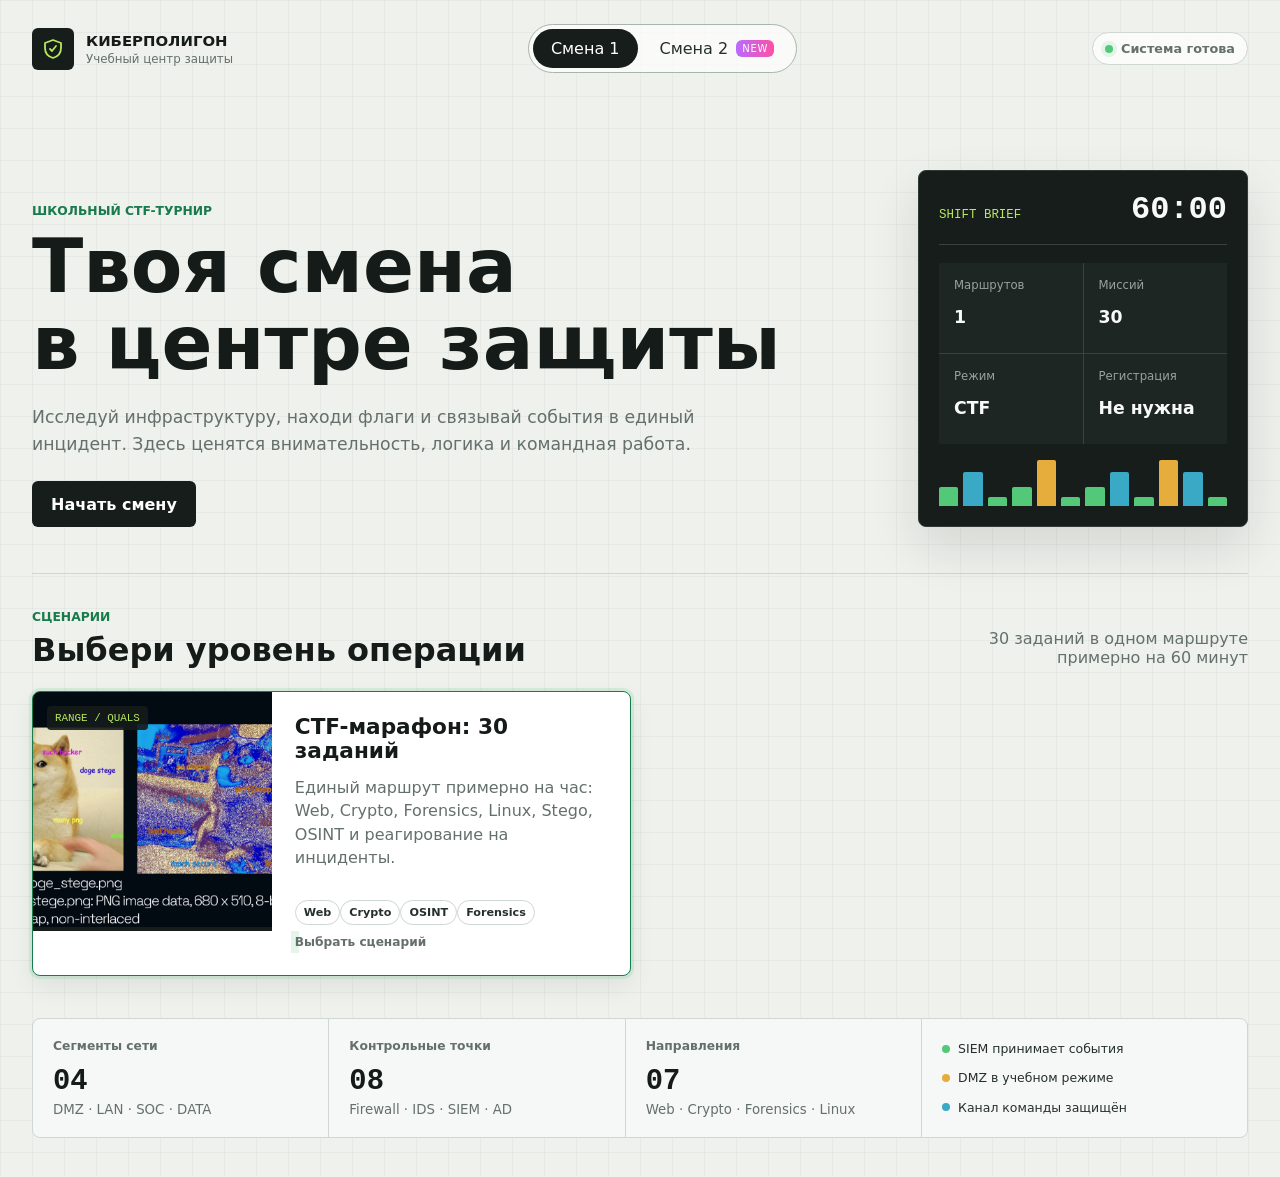
==== commit d83ce297: "Смена 2" ====
--- a/index.html
+++ b/index.html
@@ -5,12 +5,13 @@
     <meta name="viewport" content="width=device-width, initial-scale=1">
     <meta name="theme-color" content="#171d1b">
     <link rel="icon" href="favicon.svg" type="image/svg+xml">
-    <title>Киберполигон: 30 заданий за час</title>
+    <title>Киберполигон: две смены CTF</title>
     <meta
       name="description"
-      content="CTF-турнир по кибербезопасности для школьников: 30 заданий примерно на час, без регистрации."
+      content="CTF-турнир по кибербезопасности для школьников: Смена 1 — 30 заданий за час, Смена 2 — 40 экспертных заданий, без регистрации."
     >
     <link rel="stylesheet" href="styles.css?v=soc3">
+    <link rel="stylesheet" href="shift2.css?v=s2a">
   </head>
   <body>
     <svg class="svg-sprite" aria-hidden="true">
@@ -64,14 +65,18 @@
             <span class="brand-mark"><svg><use href="#icon-shield"></use></svg></span>
             <span><strong>КИБЕРПОЛИГОН</strong><small>Учебный центр защиты</small></span>
           </a>
+          <nav class="shift-switch" role="tablist" aria-label="Выбор смены">
+            <button class="shift-tab active" type="button" role="tab" data-shift="1" aria-selected="true">Смена 1</button>
+            <button class="shift-tab" type="button" role="tab" data-shift="2" aria-selected="false">Смена 2 <em>NEW</em></button>
+          </nav>
           <div class="connection-state"><i></i> Система готова</div>
         </header>
 
         <section class="intro-briefing">
           <div class="intro-copy">
-            <p class="eyebrow">Школьный CTF-турнир</p>
-            <h1>Твоя смена<br>в центре защиты</h1>
-            <p class="lead">
+            <p class="eyebrow" id="introEyebrow">Школьный CTF-турнир</p>
+            <h1 id="introTitle">Твоя смена<br>в центре защиты</h1>
+            <p class="lead" id="introLead">
               Исследуй инфраструктуру, находи флаги и связывай события в единый инцидент.
               Здесь ценятся внимательность, логика и командная работа.
             </p>
@@ -84,12 +89,12 @@
           <div class="briefing-board" aria-label="Параметры смены">
             <div class="briefing-heading">
               <span>SHIFT BRIEF</span>
-              <strong>60:00</strong>
+              <strong id="briefTime">60:00</strong>
             </div>
             <div class="briefing-grid">
-              <div><small>Маршрутов</small><strong>1</strong></div>
-              <div><small>Миссий</small><strong>30</strong></div>
-              <div><small>Режим</small><strong>CTF</strong></div>
+              <div><small>Маршрутов</small><strong id="briefRoutes">1</strong></div>
+              <div><small>Миссий</small><strong id="briefMissions">30</strong></div>
+              <div><small>Режим</small><strong id="briefMode">CTF</strong></div>
               <div><small>Регистрация</small><strong>Не нужна</strong></div>
             </div>
             <div class="signal-line" aria-hidden="true">
@@ -105,7 +110,7 @@
               <p class="eyebrow">Сценарии</p>
               <h2 id="scenarioHeading">Выбери уровень операции</h2>
             </div>
-            <p>30 заданий в одном маршруте примерно на 60 минут</p>
+            <p id="scenarioNote">30 заданий в одном маршруте примерно на 60 минут</p>
           </div>
           <div class="pack-selector" id="packSelector" aria-label="Выбор смены"></div>
         </section>
@@ -132,6 +137,7 @@
             </div>
           </div>
           <div class="status-strip" aria-label="Статус игры">
+            <button class="toolkit-button" id="openToolkit" type="button" title="Кодировки, шифры, хэши, песочница">🧰 Инструменты</button>
             <span><svg><use href="#icon-clock"></use></svg><b id="timer">60:00</b></span>
             <span><svg><use href="#icon-score"></use></svg><b id="score">0 баллов</b></span>
             <span class="compact-progress"><b id="progressText">1 / 10</b><small>миссия</small></span>
@@ -155,6 +161,7 @@
               <span>Очередь миссий</span>
               <small id="queueStatus">0 выполнено</small>
             </div>
+            <div id="shardHud" class="shard-hud"></div>
             <div class="mission-map" id="missionMap"></div>
           </aside>
 
@@ -298,6 +305,11 @@
     </main>
 
     <script src="ctf-missions.js?v=ctf2"></script>
-    <script src="app.js?v=soc4"></script>
+    <script src="shift2-missions.js?v=s2a"></script>
+    <script src="shift2-core.js?v=s2a"></script>
+    <script src="shift2-blocks.js?v=s2a"></script>
+    <script src="shift2-terminal.js?v=s2a"></script>
+    <script src="shift2-tools.js?v=s2a"></script>
+    <script src="app.js?v=s2a"></script>
   </body>
 </html>
--- a/shift2.css
+++ b/shift2.css
@@ -0,0 +1,214 @@
+/* ===== Смена 2 · «Глубокий слой» ===== */
+
+/* переключатель смен (виден всегда) */
+.shift-switch{display:inline-flex;gap:4px;padding:4px;border:1px solid var(--line-strong);border-radius:999px;background:rgba(255,255,255,.7)}
+.shift-tab{appearance:none;border:0;background:transparent;color:var(--ink-soft);font:600 14px/1 inherit;font-family:inherit;padding:10px 18px;border-radius:999px;cursor:pointer;display:inline-flex;align-items:center;gap:8px;transition:.2s}
+.shift-tab:hover{background:rgba(82,200,120,.15)}
+.shift-tab.active{background:var(--charcoal);color:#fff}
+.shift-tab em{font-style:normal;font-size:10px;letter-spacing:.08em;padding:3px 6px;border-radius:6px;background:linear-gradient(90deg,#b86bff,#ff4fa3);color:#fff}
+.site-header{gap:16px;flex-wrap:wrap}
+.toolkit-button,.shard-hud{display:none}
+.map-group{margin:14px 0 4px;padding:4px 8px;font-size:11px;letter-spacing:.12em;text-transform:uppercase;color:var(--muted);border-left:3px solid var(--cyan)}
+.map-group[data-color="violet"]{border-color:#b86bff}.map-group[data-color="pink"]{border-color:#ff4fa3}.map-group[data-color="cyan"]{border-color:#2fe6ff}.map-group[data-color="amber"]{border-color:#ffb547}.map-group[data-color="green"]{border-color:#5dffa0}
+
+/* ===== тёмная неоновая тема ===== */
+body[data-shift="2"]{
+  --bg:#0a0816;--bg-strong:#120e26;--ink:#e9e4ff;--ink-soft:#cfc8f5;--muted:#8f86bd;--panel:#141029;
+  --line:#2c2452;--line-strong:#4a3d86;--charcoal:#0d0a20;--charcoal-2:#171232;
+  --green:#5dffa0;--green-dark:#2fd17a;--lime:#d3ff6b;--cyan:#2fe6ff;--amber:#ffb547;--coral:#ff4fa3;
+  --violet:#b86bff;--shadow:0 20px 60px rgba(120,60,255,.25);--shadow-small:0 10px 28px rgba(120,60,255,.18);
+  background:
+    radial-gradient(1000px 500px at 80% -10%,rgba(184,107,255,.28),transparent 60%),
+    radial-gradient(800px 500px at 0% 10%,rgba(47,230,255,.16),transparent 60%),
+    linear-gradient(rgba(184,107,255,.06) 1px,transparent 1px),
+    linear-gradient(90deg,rgba(47,230,255,.05) 1px,transparent 1px),
+    #0a0816;
+  background-size:auto,auto,32px 32px,32px 32px,auto;
+  color:var(--ink);
+}
+body[data-shift="2"]::after{content:"";position:fixed;inset:0;pointer-events:none;z-index:50;background:repeating-linear-gradient(0deg,rgba(255,255,255,.025) 0 1px,transparent 1px 3px);mix-blend-mode:overlay}
+
+body[data-shift="2"] .shift-switch{background:rgba(20,16,41,.8);border-color:var(--line-strong)}
+body[data-shift="2"] .shift-tab{color:var(--ink-soft)}
+body[data-shift="2"] .shift-tab.active{background:linear-gradient(90deg,#7a3dff,#ff4fa3);color:#fff;box-shadow:0 0 18px rgba(184,107,255,.6)}
+body[data-shift="2"] .site-header,body[data-shift="2"] .topbar,body[data-shift="2"] .telemetry-strip,
+body[data-shift="2"] .mission-navigation,body[data-shift="2"] .mission-panel,body[data-shift="2"] .ops-panel,
+body[data-shift="2"] .briefing-board,body[data-shift="2"] .intro-stat,body[data-shift="2"] .pack-option,
+body[data-shift="2"] .skill-breakdown{background:rgba(20,16,41,.82);border-color:var(--line);color:var(--ink);backdrop-filter:blur(6px)}
+body[data-shift="2"] h1,body[data-shift="2"] h2,body[data-shift="2"] h3,body[data-shift="2"] strong,body[data-shift="2"] b{color:#fff}
+body[data-shift="2"] .lead,body[data-shift="2"] .story,body[data-shift="2"] small,body[data-shift="2"] p{color:var(--ink-soft)}
+body[data-shift="2"] .eyebrow{color:var(--cyan);text-shadow:0 0 12px rgba(47,230,255,.6)}
+body[data-shift="2"] .intro-copy h1{background:linear-gradient(90deg,#fff,#b86bff 55%,#2fe6ff);-webkit-background-clip:text;background-clip:text;color:transparent;text-shadow:none;filter:drop-shadow(0 0 22px rgba(184,107,255,.45))}
+body[data-shift="2"] .intro-briefing{position:relative;border-radius:18px;overflow:hidden;isolation:isolate}
+body[data-shift="2"] .intro-briefing::before{content:"";position:absolute;inset:0;z-index:-1;background:linear-gradient(90deg,rgba(10,8,22,.92) 30%,rgba(10,8,22,.35)),url("assets/shift2/hero-deep-layer.jpg") center/cover;opacity:.95}
+body[data-shift="2"] .brand-mark{background:linear-gradient(135deg,#7a3dff,#ff4fa3);box-shadow:0 0 18px rgba(184,107,255,.7)}
+body[data-shift="2"] .primary-button{background:linear-gradient(90deg,#7a3dff,#ff4fa3);color:#fff;border:0;box-shadow:0 0 22px rgba(184,107,255,.55)}
+body[data-shift="2"] .primary-button:hover{filter:brightness(1.15)}
+body[data-shift="2"] .secondary-button,body[data-shift="2"] .text-button{background:rgba(255,255,255,.04);color:var(--ink);border:1px solid var(--line-strong)}
+body[data-shift="2"] .secondary-button:hover{border-color:var(--cyan);box-shadow:0 0 14px rgba(47,230,255,.35)}
+body[data-shift="2"] .pack-option.active{border-color:var(--violet);box-shadow:0 0 0 1px var(--violet),0 0 28px rgba(184,107,255,.45)}
+body[data-shift="2"] .mission-tab{background:rgba(255,255,255,.03);border-color:var(--line);color:var(--ink-soft)}
+body[data-shift="2"] .mission-tab.active{border-color:var(--cyan);color:#fff;box-shadow:0 0 14px rgba(47,230,255,.4)}
+body[data-shift="2"] .mission-tab.done{border-color:var(--green);color:var(--green)}
+body[data-shift="2"] .progress-track{background:#1c1640}
+body[data-shift="2"] #progressBar{background:linear-gradient(90deg,#7a3dff,#2fe6ff,#5dffa0);box-shadow:0 0 12px rgba(47,230,255,.7)}
+body[data-shift="2"] input[type="text"],body[data-shift="2"] textarea,body[data-shift="2"] select{background:#0d0a20;color:var(--ink);border:1px solid var(--line-strong);border-radius:8px}
+body[data-shift="2"] input:focus,body[data-shift="2"] textarea:focus,body[data-shift="2"] select:focus{outline:0;border-color:var(--cyan);box-shadow:0 0 0 3px rgba(47,230,255,.2)}
+body[data-shift="2"] .feedback{color:var(--ink)}
+body[data-shift="2"] .toolkit-button{display:inline-flex}
+
+/* кнопка инструментов — только смена 2 */
+body[data-shift="2"] .toolkit-button,.toolkit-button{appearance:none;align-items:center;gap:6px;border:1px solid var(--cyan);background:rgba(47,230,255,.08);color:var(--cyan);border-radius:10px;padding:8px 12px;font:600 13px inherit;font-family:inherit;cursor:pointer}
+.toolkit-button:hover{background:rgba(47,230,255,.2);box-shadow:0 0 14px rgba(47,230,255,.45)}
+body[data-shift="2"] .shard-hud{display:flex}
+
+/* осколки ключа */
+.shard-hud{align-items:center;gap:8px;flex-wrap:wrap;margin:0 0 12px;padding:10px 12px;border:1px dashed var(--line-strong);border-radius:12px;background:rgba(255,255,255,.03)}
+.shard-label{font-size:11px;letter-spacing:.12em;text-transform:uppercase;color:var(--muted);width:100%}
+.shard-slot{min-width:54px;padding:6px 8px;text-align:center;font:700 12px ui-monospace,Menlo,Consolas,monospace;border-radius:8px;border:1px solid var(--line-strong);color:var(--muted);letter-spacing:.1em}
+.shard-slot.filled{color:#06141a;background:linear-gradient(90deg,#2fe6ff,#5dffa0);border-color:transparent;box-shadow:0 0 14px rgba(93,255,160,.55)}
+
+/* подсказки */
+.hint-box{margin-top:14px;padding:12px;border-radius:12px;border:1px solid var(--line-strong);background:rgba(255,181,71,.06);color:var(--ink)}
+.hint-box .hint-button{appearance:none;border:1px solid var(--amber);background:transparent;color:var(--amber);border-radius:8px;padding:7px 12px;font:600 13px inherit;font-family:inherit;cursor:pointer}
+.hint-box .hint-button:hover{background:rgba(255,181,71,.15)}
+
+/* блоки заданий */
+.s2-block{margin:14px 0}
+.s2-caption{display:flex;align-items:center;gap:10px;margin:0 0 8px;font-size:13px;color:var(--muted)}
+.s2-tag{font:700 10px ui-monospace,Menlo,Consolas,monospace;letter-spacing:.14em;padding:3px 7px;border-radius:6px;background:rgba(184,107,255,.2);color:#d9b5ff;border:1px solid rgba(184,107,255,.5)}
+.s2-note{padding:12px 14px;border-left:3px solid var(--violet);background:rgba(184,107,255,.08);border-radius:0 10px 10px 0;line-height:1.55}
+.s2-plain,.lab-canvas{max-width:100%;height:auto;border-radius:10px;border:1px solid var(--line-strong);display:block;background:#000}
+.pixelated,.lab-canvas{image-rendering:pixelated}
+.s2-code,.s2-hex,.s2-strings{margin:0;padding:12px 14px;overflow:auto;max-height:340px;border-radius:10px;border:1px solid var(--line-strong);background:#07051a;color:#bff5ff;font:13px/1.5 ui-monospace,Menlo,Consolas,monospace;white-space:pre}
+.s2-hex{color:#9dffcb}.s2-strings{margin-top:8px;color:#ffd58a}
+.s2-table-wrap{overflow:auto;border:1px solid var(--line-strong);border-radius:10px}
+.s2-table{width:100%;border-collapse:collapse;font:13px ui-monospace,Menlo,Consolas,monospace}
+.s2-table th{background:rgba(184,107,255,.2);color:#fff;text-align:left}
+.s2-table th,.s2-table td{padding:7px 10px;border-bottom:1px solid var(--line);white-space:nowrap}
+.s2-table tr:nth-child(even) td{background:rgba(255,255,255,.03)}
+.s2-actions{display:flex;flex-wrap:wrap;align-items:center;gap:8px;margin:8px 0}
+.s2-meta{font-size:12px;color:var(--muted)}
+.s2-mini{appearance:none;display:inline-flex;align-items:center;text-decoration:none;border:1px solid var(--line-strong);background:rgba(255,255,255,.05);color:var(--ink);border-radius:8px;padding:6px 11px;font:600 12.5px inherit;font-family:inherit;cursor:pointer}
+.s2-mini:hover{border-color:var(--cyan);color:#fff}
+.s2-mini.primary{background:linear-gradient(90deg,#7a3dff,#2fe6ff);color:#fff;border:0}
+.s2-mini-label{display:inline-flex;align-items:center;gap:6px;font-size:12.5px;color:var(--ink-soft)}
+.s2-audio{width:100%;margin:6px 0}
+.s2-spectro-host{position:relative;overflow:auto;padding-left:44px;border-radius:10px}
+.s2-spectro{display:block;max-width:none;border:1px solid var(--line-strong);border-radius:8px}
+.s2-spectro-axis{position:absolute;left:0;top:0;bottom:0;width:40px;display:flex;flex-direction:column;justify-content:space-between;font-size:10px;color:var(--muted);text-align:right}
+
+/* лаборатория изображений */
+.lab{padding:12px;border:1px solid var(--line-strong);border-radius:14px;background:linear-gradient(180deg,rgba(184,107,255,.07),rgba(47,230,255,.04))}
+.lab-status{font-size:12.5px;color:var(--muted);margin-bottom:8px}.lab-status.warn{color:var(--amber)}
+.lab-view{overflow:auto;max-height:520px;border-radius:10px;background:repeating-conic-gradient(#1a1535 0 25%,#120e26 0 50%) 0 0/16px 16px}
+.lab-probe{margin:8px 0;padding:7px 10px;border-radius:8px;background:#07051a;color:#9dffcb;font:12px ui-monospace,Menlo,Consolas,monospace;overflow-x:auto;white-space:nowrap}
+.lab-controls{display:grid;grid-template-columns:repeat(auto-fit,minmax(200px,1fr));gap:12px;margin:10px 0}
+.lab-field{display:flex;flex-direction:column;gap:6px}.lab-field.wide{grid-column:1/-1}
+.lab-label{font-size:11px;letter-spacing:.1em;text-transform:uppercase;color:var(--muted)}
+.seg-group{display:flex;flex-wrap:wrap;gap:4px}
+.seg{appearance:none;border:1px solid var(--line-strong);background:rgba(255,255,255,.04);color:var(--ink-soft);padding:6px 10px;border-radius:8px;font:600 12.5px inherit;font-family:inherit;cursor:pointer}
+.seg.on{background:linear-gradient(90deg,#7a3dff,#ff4fa3);color:#fff;border-color:transparent;box-shadow:0 0 12px rgba(184,107,255,.5)}
+.lab-range{display:grid;grid-template-columns:auto 1fr 38px;align-items:center;gap:8px;font-size:12.5px}
+.lab-range input[type=range]{accent-color:#b86bff;width:100%}
+.lab-checks{display:flex;flex-wrap:wrap;gap:10px}.lab-check{display:inline-flex;align-items:center;gap:6px;font-size:13px}
+.lab-qr{font:12px ui-monospace,Menlo,Consolas,monospace;color:var(--lime)}
+.lab-picks{display:flex;flex-wrap:wrap;align-items:center;gap:6px;margin-top:8px}
+.pick-title{font-size:12px;color:var(--muted)}
+.pick{font:12px ui-monospace,Menlo,Consolas,monospace;padding:3px 8px;border-radius:6px;background:rgba(47,230,255,.12);border:1px solid rgba(47,230,255,.4);color:#bff5ff}
+
+/* терминал */
+.terminal{border-radius:12px;overflow:hidden;border:1px solid var(--line-strong);background:#05040f;box-shadow:0 0 30px rgba(47,230,255,.12)}
+.term-bar{display:flex;align-items:center;gap:10px;flex-wrap:wrap;padding:8px 12px;background:#120e26;border-bottom:1px solid var(--line)}
+.term-dots{display:inline-flex;gap:6px}.term-dots i{width:10px;height:10px;border-radius:50%;background:#ff5f6d}.term-dots i:nth-child(2){background:#ffc371}.term-dots i:nth-child(3){background:#5dffa0}
+.term-title{font:12px ui-monospace,Menlo,Consolas,monospace;color:var(--muted)}
+.term-quick{display:flex;flex-wrap:wrap;gap:6px;margin-left:auto}
+.term-chip{appearance:none;border:1px solid var(--line-strong);background:rgba(255,255,255,.04);color:#bff5ff;border-radius:6px;padding:3px 8px;font:12px ui-monospace,Menlo,Consolas,monospace;cursor:pointer}
+.term-chip:hover{border-color:var(--cyan)}
+.term-out{height:360px;overflow:auto;padding:10px 14px;font:13px/1.45 ui-monospace,Menlo,Consolas,monospace;color:#c9f7da}
+.term-text{margin:0;white-space:pre-wrap;word-break:break-word;font:inherit}
+.term-text.cmd{color:#fff}.term-text.err{color:#ff7a9c}.term-text.dim{color:var(--muted)}
+.term-prompt{color:var(--green);font:13px ui-monospace,Menlo,Consolas,monospace;white-space:pre}
+.term-line{display:flex;align-items:center;gap:6px;padding:8px 14px;border-top:1px solid var(--line);background:#0a0818}
+.term-input{flex:1;min-width:0;background:transparent!important;border:0!important;box-shadow:none!important;color:#fff!important;font:13px ui-monospace,Menlo,Consolas,monospace;outline:0}
+
+/* окно инструментов */
+.toolkit{position:fixed;inset:0;z-index:100;display:flex;align-items:center;justify-content:center;padding:16px;background:rgba(5,3,15,.75);backdrop-filter:blur(4px)}
+.toolkit.hidden{display:none}
+.toolkit-panel{width:min(980px,100%);max-height:92vh;display:flex;flex-direction:column;border-radius:16px;border:1px solid var(--violet);background:#100c24;box-shadow:0 0 60px rgba(184,107,255,.45);color:var(--ink);overflow:hidden}
+.toolkit-head{display:flex;justify-content:space-between;align-items:center;padding:14px 18px;border-bottom:1px solid var(--line);background:linear-gradient(90deg,rgba(122,61,255,.35),transparent)}
+.toolkit-head small{display:block;font-size:10px;letter-spacing:.16em;color:var(--cyan)}
+.toolkit-close{appearance:none;border:1px solid var(--line-strong);background:transparent;color:#fff;font-size:22px;line-height:1;width:34px;height:34px;border-radius:8px;cursor:pointer}
+.toolkit-tabs{display:flex;gap:4px;padding:8px 12px 0;overflow-x:auto;border-bottom:1px solid var(--line)}
+.toolkit-tab{appearance:none;border:0;border-bottom:2px solid transparent;background:transparent;color:var(--muted);padding:9px 14px;font:600 13px inherit;font-family:inherit;cursor:pointer;white-space:nowrap}
+.toolkit-tab.on,.toolkit-tab[aria-selected="true"]{color:#fff;border-color:var(--cyan)}
+.toolkit-body{padding:16px 18px;overflow:auto}
+.toolkit-pane.hidden{display:none}
+.tk-hint{font-size:12.5px;color:var(--muted);margin:0 0 10px}
+.tk-split{display:block}.tk-io{display:grid;gap:10px}
+.tk-field{display:flex;flex-direction:column;gap:5px;font-size:12px;color:var(--muted)}
+.tk-fields{display:flex;flex-wrap:wrap;gap:10px;margin:8px 0}
+.tk-area{width:100%;min-height:90px;resize:vertical;padding:10px;font:13px ui-monospace,Menlo,Consolas,monospace}
+.tk-input{padding:7px 9px;font:13px ui-monospace,Menlo,Consolas,monospace;min-width:70px}
+.tk-ops,.tk-row,.tk-sub{display:flex;flex-wrap:wrap;gap:8px;margin:8px 0}
+.tk-group{display:flex;flex-wrap:wrap;align-items:flex-end;gap:8px;padding:10px;border:1px solid var(--line);border-radius:10px;width:100%;background:rgba(255,255,255,.02)}
+.tk-group>b{width:100%;font-size:12px;letter-spacing:.06em;color:#d9b5ff}
+.tk-out{margin:8px 0;padding:10px;min-height:44px;max-height:260px;overflow:auto;border-radius:10px;background:#05040f;border:1px solid var(--line);color:#9dffcb;font:12.5px ui-monospace,Menlo,Consolas,monospace;white-space:pre-wrap;word-break:break-all}
+.tk-status{font-size:12.5px;color:var(--amber);min-height:1em}
+
+/* итог / мобильная вёрстка */
+body[data-shift="2"] .result-ring{box-shadow:0 0 40px rgba(184,107,255,.6)}
+@media (max-width:760px){
+  .site-header{justify-content:space-between}
+  .shift-switch{order:3;width:100%;justify-content:center}
+  .term-out{height:280px}.lab-range{grid-template-columns:auto 1fr 34px}
+  .toolkit{padding:0}.toolkit-panel{max-height:100vh;height:100vh;border-radius:0}
+}
+
+/* ===== добивка тёмной темы для исходных блоков ===== */
+body[data-shift="2"] .connection-state,
+body[data-shift="2"] .intro-feed,
+body[data-shift="2"] .telemetry-strip>div,
+body[data-shift="2"] .result-stats span,
+body[data-shift="2"] .career-hints p,
+body[data-shift="2"] .node-detail,
+body[data-shift="2"] .kill-chain li,
+body[data-shift="2"] .mission-meta span,
+body[data-shift="2"] .input-row select,
+body[data-shift="2"] .mission-tab:hover,
+body[data-shift="2"] .event-timeline li,
+body[data-shift="2"] .secondary-button{background:rgba(255,255,255,.04);color:var(--ink);border-color:var(--line)}
+body[data-shift="2"] .kill-chain li.active{background:rgba(184,107,255,.22);border-color:var(--violet);color:#fff}
+body[data-shift="2"] .feedback.bad{background:rgba(255,79,163,.12);color:#ffb3d4}
+body[data-shift="2"] .feedback.good,body[data-shift="2"] .feedback.ok{background:rgba(93,255,160,.1);color:#b6ffd6}
+body[data-shift="2"] .connection-state{color:var(--green)}
+body[data-shift="2"] .telemetry-strip{background:rgba(20,16,41,.82)}
+body[data-shift="2"] .telemetry-title,body[data-shift="2"] .telemetry-title span{color:var(--cyan)}
+body[data-shift="2"] .node-detail strong,body[data-shift="2"] .kill-chain strong,body[data-shift="2"] .mission-meta span{color:#fff}
+body[data-shift="2"] .node-detail p{color:var(--ink-soft)}
+body[data-shift="2"] .intro-feed span{color:var(--ink-soft)}
+body[data-shift="2"] .metric-trend{color:var(--muted)}
+body[data-shift="2"] .network-map text{fill:#e9e4ff}
+body[data-shift="2"] .input-row input,body[data-shift="2"] .input-row select{background:#0d0a20;color:var(--ink);border-color:var(--line-strong)}
+body[data-shift="2"] .mini-card,body[data-shift="2"] .choice,body[data-shift="2"] .artifact{background:rgba(255,255,255,.04);color:var(--ink);border-color:var(--line)}
+body[data-shift="2"] .mission-tab .mission-number{background:rgba(255,255,255,.08);color:var(--ink-soft)}
+body[data-shift="2"] .mission-tab.active .mission-number{background:var(--cyan);color:#06141a}
+body[data-shift="2"] .heatmap-cell{filter:saturate(.85) brightness(.55)}
+body[data-shift="2"] .heatmap-scale i{filter:brightness(.55)}
+
+/* адаптив: не даём боковой панели растягивать страницу */
+.workbench>*{min-width:0}
+.map-group{grid-column:1/-1}
+.shard-hud{max-width:100%}
+.shard-slot{white-space:nowrap}
+@media (max-width:760px){
+  .status-strip{display:flex;flex-wrap:wrap;gap:8px}
+  .status-strip>*{flex:1 1 40%}
+  .toolkit-button{flex-basis:100%;justify-content:center}
+  .shard-slot{min-width:0;flex:1 1 30%}
+}
+.mission-panel,.task-area,.s2-block,.lab,.terminal,.lab-view,.s2-spectro-host{min-width:0;max-width:100%}
+body[data-shift="2"] .task-area{display:grid;grid-template-columns:minmax(0,1fr)}
+.lab-controls{grid-template-columns:repeat(auto-fit,minmax(min(200px,100%),1fr))}
+.term-quick{min-width:0}
+.mission-panel{overflow-x:clip}
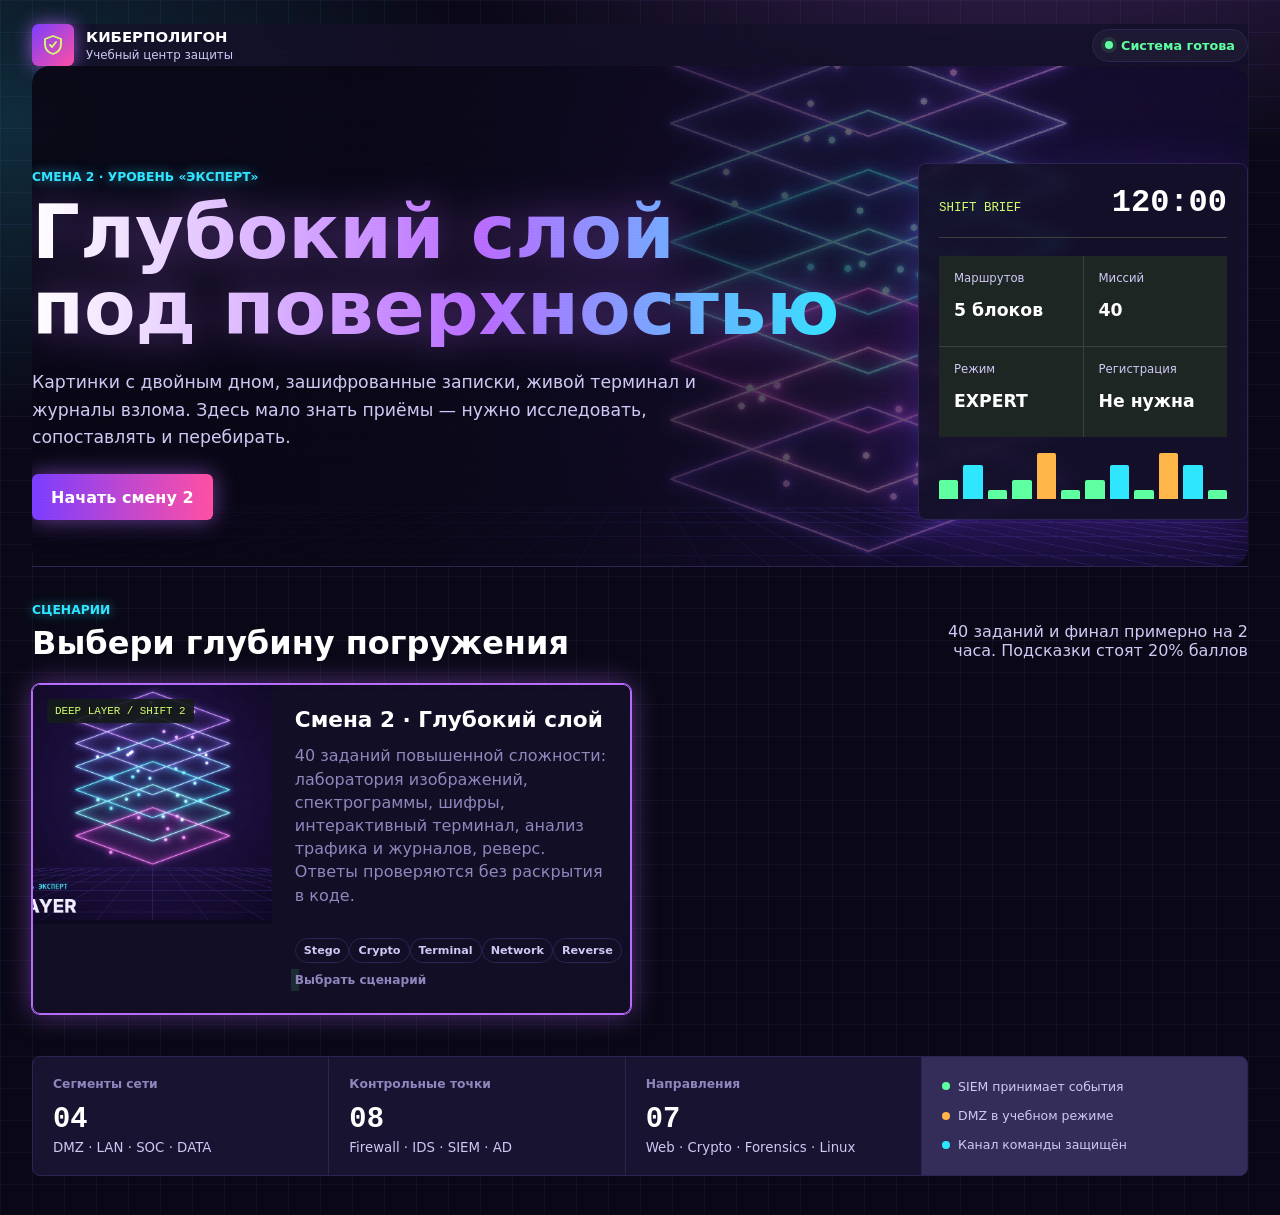
==== commit d968d1ec: "Основная смена" ====
--- a/index.html
+++ b/index.html
@@ -65,7 +65,7 @@
             <span class="brand-mark"><svg><use href="#icon-shield"></use></svg></span>
             <span><strong>КИБЕРПОЛИГОН</strong><small>Учебный центр защиты</small></span>
           </a>
-          <nav class="shift-switch" role="tablist" aria-label="Выбор смены">
+          <nav class="shift-switch" hidden role="tablist" aria-label="Выбор смены">
             <button class="shift-tab active" type="button" role="tab" data-shift="1" aria-selected="true">Смена 1</button>
             <button class="shift-tab" type="button" role="tab" data-shift="2" aria-selected="false">Смена 2 <em>NEW</em></button>
           </nav>
@@ -304,6 +304,7 @@
       </section>
     </main>
 
+    <script>window.SHIFT_ONLY = 2;</script>
     <script src="ctf-missions.js?v=ctf2"></script>
     <script src="shift2-missions.js?v=s2a"></script>
     <script src="shift2-core.js?v=s2a"></script>
--- a/shift2.css
+++ b/shift2.css
@@ -212,3 +212,4 @@
 .lab-controls{grid-template-columns:repeat(auto-fit,minmax(min(200px,100%),1fr))}
 .term-quick{min-width:0}
 .mission-panel{overflow-x:clip}
+.shift-switch[hidden]{display:none!important}
